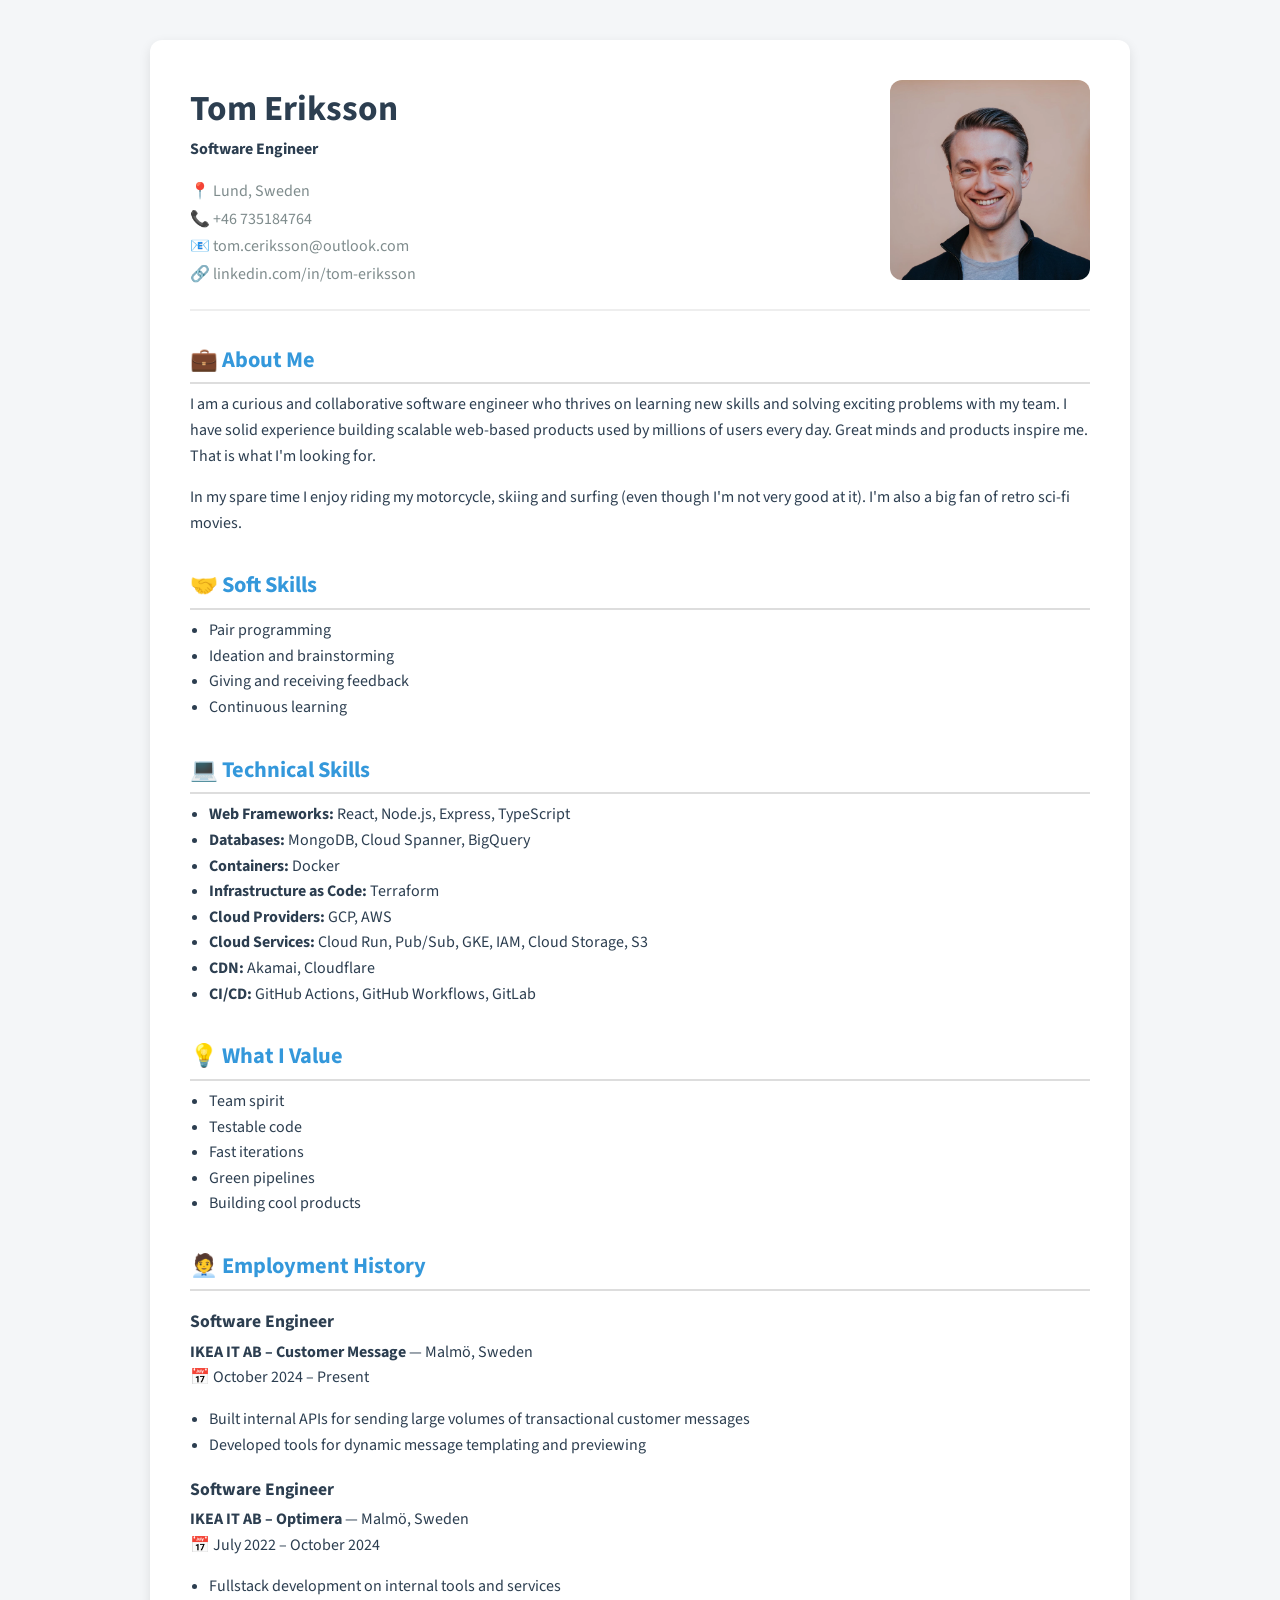
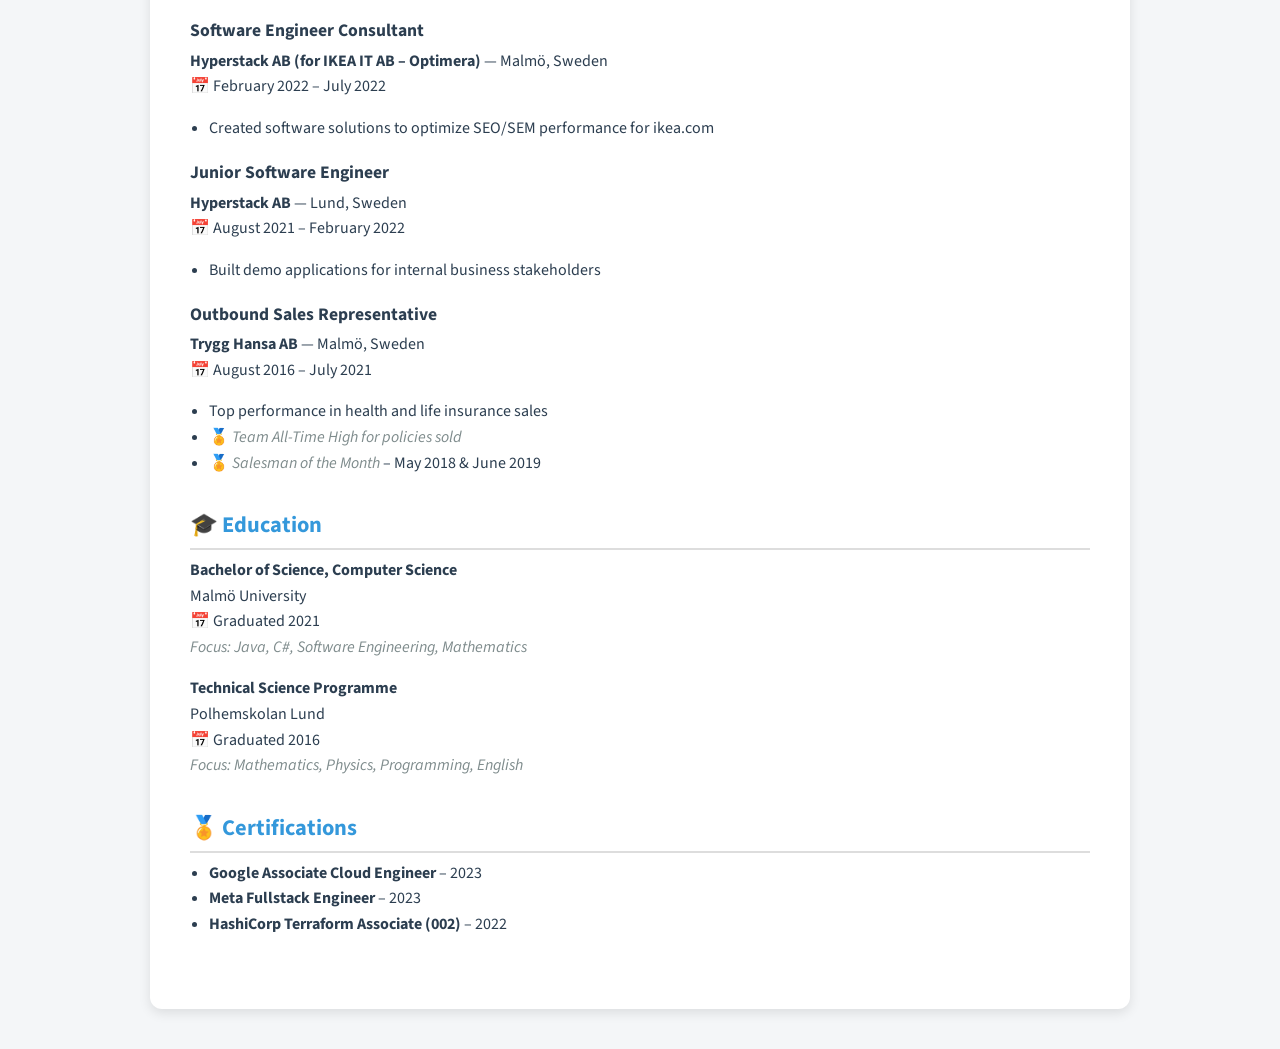
==== index.html @ 93e9827c "feat: add favicon" ====
<!DOCTYPE html>
<html lang="en">
<head>
    <link rel="stylesheet" href="./styles.css">
    <link rel="preconnect" href="https://fonts.googleapis.com">
    <link rel="preconnect" href="https://fonts.gstatic.com" crossorigin>
    <link href="https://fonts.googleapis.com/css2?family=Source+Sans+3:ital,wght@0,200..900;1,200..900&display=swap"
          rel="stylesheet">
    <link rel="icon" href="./favicon.svg" />
    <meta charset="UTF-8"/>
    <meta name="viewport" content="width=device-width, initial-scale=1.0"/>
    <title>Tom Eriksson – Software Engineer</title>
</head>
<body>
<div class="container">
    <header>
        <div>
            <h1>Tom Eriksson</h1>
            <p><strong>Software Engineer</strong></p>
            <div class="contact">
                <span>📍 Lund, Sweden</span>
                <a href="tel:+46735184764">📞 +46 735184764</a>
                <a href="mailto:tom.ceriksson@outlook.com">📧 tom.ceriksson@outlook.com</a>
                <a href="https://www.linkedin.com/in/tom-eriksson-2a5919215/" target="_blank">🔗
                    linkedin.com/in/tom-eriksson</a>
            </div>
        </div>
        <div>
            <img src="./profile-img.webp" alt="Profile picture"/>
        </div>
    </header>

    <section>
        <h2>💼 About Me</h2>
        <p>
            I am a curious and collaborative software engineer who thrives on learning new skills and solving exciting
            problems with my team. I have solid experience building scalable web-based products used by millions of
            users every day. Great minds and products inspire me. That is what I'm looking for.
        </p>
        <p>
            In my spare time I enjoy riding my motorcycle, skiing and surfing (even though I'm not very good at it). I'm
            also a big fan of
            retro sci-fi movies.
        </p>
    </section>

    <section>
        <h2>🤝 Soft Skills</h2>
        <ul>
            <li>Pair programming</li>
            <li>Ideation and brainstorming</li>
            <li>Giving and receiving feedback</li>
            <li>Continuous learning</li>
        </ul>
    </section>

    <section>
        <h2>💻 Technical Skills</h2>
        <ul>
            <li><strong>Web Frameworks:</strong> React, Node.js, Express, TypeScript</li>
            <li><strong>Databases:</strong> MongoDB, Cloud Spanner, BigQuery</li>
            <li><strong>Containers:</strong> Docker</li>
            <li><strong>Infrastructure as Code:</strong> Terraform</li>
            <li><strong>Cloud Providers:</strong> GCP, AWS</li>
            <li><strong>Cloud Services:</strong> Cloud Run, Pub/Sub, GKE, IAM, Cloud Storage, S3</li>
            <li><strong>CDN:</strong> Akamai, Cloudflare</li>
            <li><strong>CI/CD:</strong> GitHub Actions, GitHub Workflows, GitLab</li>
        </ul>
    </section>

    <section>
        <h2>💡 What I Value</h2>
        <ul>
            <li>Team spirit</li>
            <li>Testable code</li>
            <li>Fast iterations</li>
            <li>Green pipelines</li>
            <li>Building cool products</li>
        </ul>
    </section>

    <section>
        <h2>🧑‍💼 Employment History</h2>

        <h3>Software Engineer</h3>
        <p><strong>IKEA IT AB – Customer Message</strong> — Malmö, Sweden<br/>
            📅 October 2024 – Present</p>
        <ul>
            <li>Built internal APIs for sending large volumes of transactional customer messages</li>
            <li>Developed tools for dynamic message templating and previewing</li>
        </ul>

        <h3>Software Engineer</h3>
        <p><strong>IKEA IT AB – Optimera</strong> — Malmö, Sweden<br/>
            📅 July 2022 – October 2024</p>
        <ul>
            <li>Fullstack development on internal tools and services</li>
        </ul>

        <h3>Software Engineer Consultant</h3>
        <p><strong>Hyperstack AB (for IKEA IT AB – Optimera)</strong> — Malmö, Sweden<br/>
            📅 February 2022 – July 2022</p>
        <ul>
            <li>Created software solutions to optimize SEO/SEM performance for ikea.com</li>
        </ul>

        <h3>Junior Software Engineer</h3>
        <p><strong>Hyperstack AB</strong> — Lund, Sweden<br/>
            📅 August 2021 – February 2022</p>
        <ul>
            <li>Built demo applications for internal business stakeholders</li>
        </ul>

        <h3>Outbound Sales Representative</h3>
        <p><strong>Trygg Hansa AB</strong> — Malmö, Sweden<br/>
            📅 August 2016 – July 2021</p>
        <ul>
            <li>Top performance in health and life insurance sales</li>
            <li>🏅 <em>Team All-Time High for policies sold</em></li>
            <li>🏅 <em>Salesman of the Month</em> – May 2018 & June 2019</li>
        </ul>
    </section>

    <section>
        <h2>🎓 Education</h2>
        <p><strong>Bachelor of Science, Computer Science</strong><br/>
            Malmö University<br/>
            📅 Graduated 2021<br/>
            <em>Focus: Java, C#, Software Engineering, Mathematics</em></p>
        <p><strong>Technical Science Programme</strong><br/>
            Polhemskolan Lund<br/>
            📅 Graduated 2016<br/>
            <em>Focus: Mathematics, Physics, Programming, English</em></p>
    </section>

    <section>
        <h2>🏅 Certifications</h2>
        <ul>
            <li><strong>Google Associate Cloud Engineer</strong> – 2023</li>
            <li><strong>Meta Fullstack Engineer</strong> – 2023</li>
            <li><strong>HashiCorp Terraform Associate (002)</strong> – 2022</li>
        </ul>
    </section>
</div>
</body>
</html>
---- styles.css ----
:root {
    --primary-color: #2c3e50;
    --accent-color: #3498db;
    --background-color: #f4f6f8;
    --text-color: #2c3e50;
    --secondary-text-color: #7f8c8d;
    --border-radius: 12px;
}

body {
    font-family: "Source Sans 3", sans-serif;
    font-optical-sizing: auto;
    background-color: var(--background-color);
    color: var(--text-color);
    line-height: 1.6;
    margin: 0;
    padding: 40px 20px;
}

.container {
    max-width: 900px;
    margin: auto;
    background: white;
    padding: 40px;
    border-radius: var(--border-radius);
    box-shadow: 0 4px 12px rgba(0, 0, 0, 0.1);
}

header {
    display: flex;
    justify-content: space-between;
    align-items: center;
    border-bottom: 2px solid #eee;
    padding-bottom: 20px;
    margin-bottom: 30px;
}

header img {
    width: 200px;
    border-radius: var(--border-radius);
}

h1 {
    margin: 0;
    font-size: 2.2rem;
    color: var(--primary-color);
}

h2 {
    margin-top: 2rem;
    margin-bottom: 0.5rem;
    font-size: 1.4rem;
    color: var(--accent-color);
    border-bottom: 2px solid #ddd;
    padding-bottom: 4px;
}

h3 {
    margin-bottom: 0.2rem;
    font-size: 1.1rem;
    color: var(--primary-color);
}

p, ul {
    margin-top: 0;
}

.contact a, .contact span {
    display: block;
    color: var(--secondary-text-color);
    text-decoration: none;
    margin-top: 2px;
}

ul {
    padding-left: 1.2rem;
}

section {
    margin-bottom: 2rem;
}

em {
    color: var(--secondary-text-color);
}

a:hover {
    text-decoration: underline;
}

@media (max-width: 768px) {
    body {
        padding: 20px 10px;
    }

    .container {
        padding: 20px;
    }

    header {
        flex-direction: column;
        align-items: flex-start;
        text-align: left;
    }

    header img {
        width: 120px;
        margin-top: 20px;
        align-self: center;
    }

    h1 {
        font-size: 1.8rem;
    }

    h2 {
        font-size: 1.2rem;
    }

    h3 {
        font-size: 1rem;
    }

    .contact a, .contact span {
        font-size: 0.95rem;
    }
}
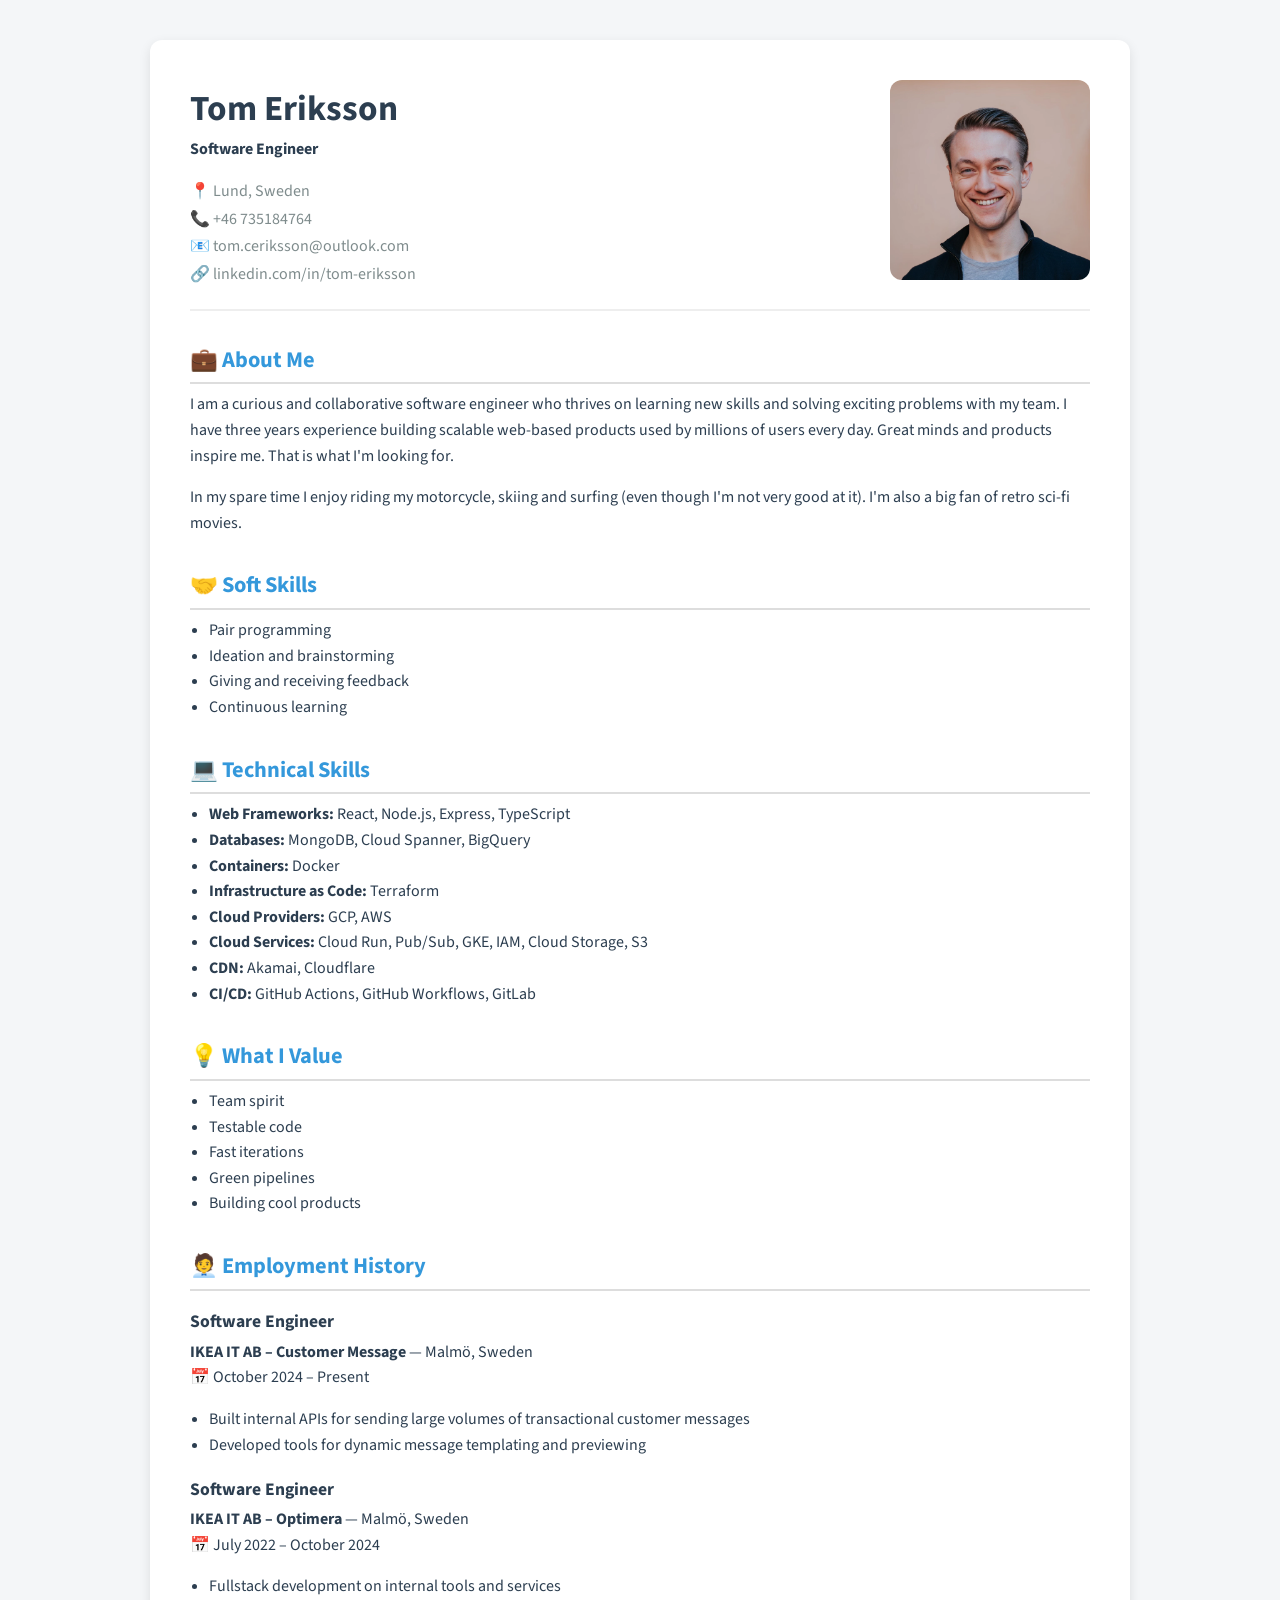
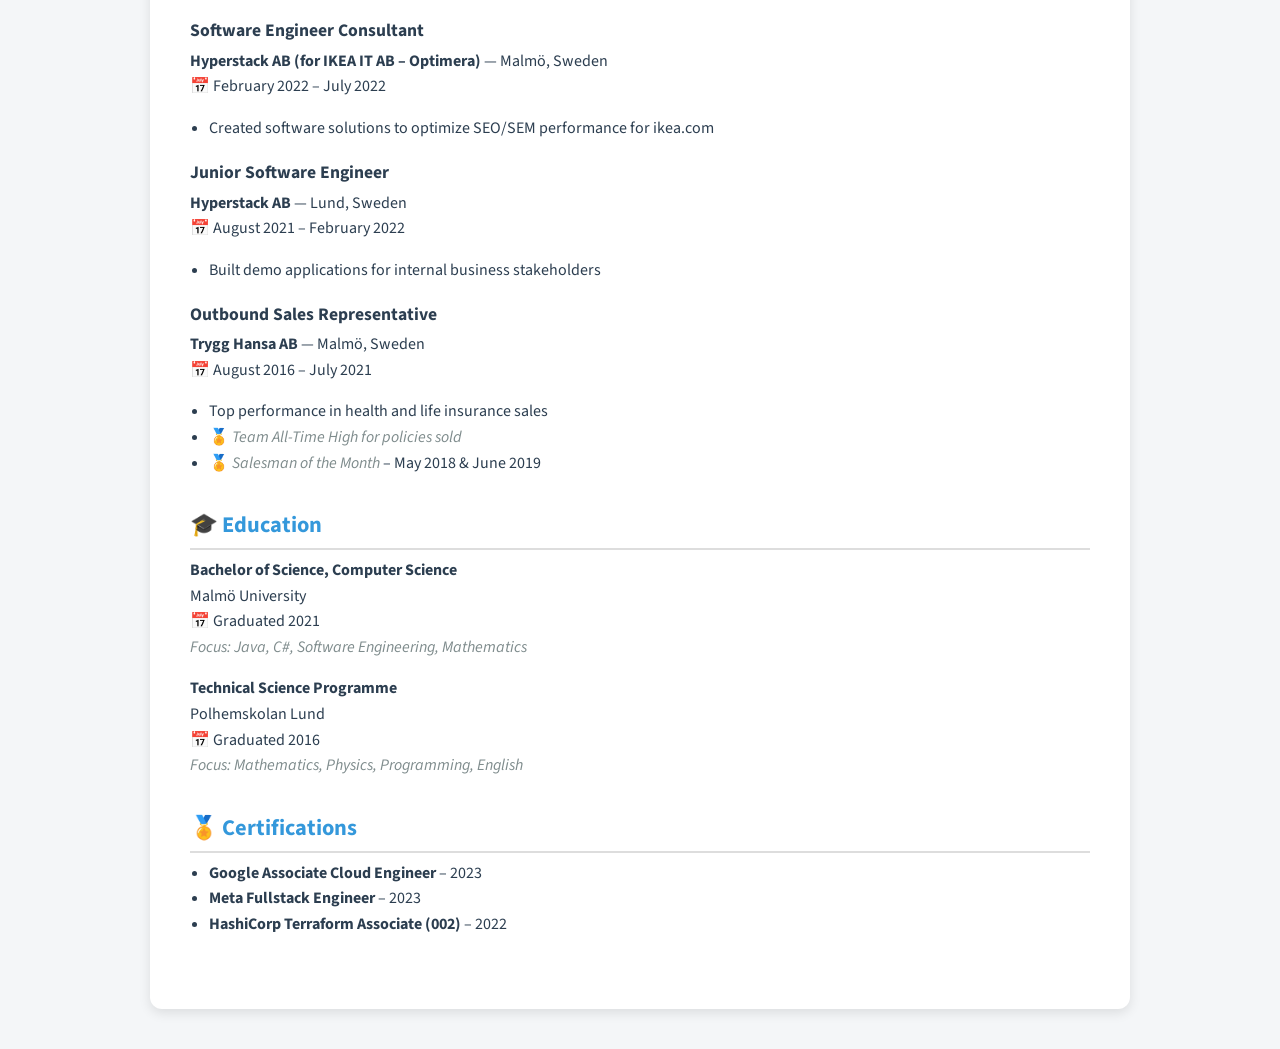
==== commit 698450cc: "chore: update wording" ====
--- a/index.html
+++ b/index.html
@@ -34,7 +34,7 @@
         <h2>💼 About Me</h2>
         <p>
             I am a curious and collaborative software engineer who thrives on learning new skills and solving exciting
-            problems with my team. I have solid experience building scalable web-based products used by millions of
+            problems with my team. I have three years experience building scalable web-based products used by millions of
             users every day. Great minds and products inspire me. That is what I'm looking for.
         </p>
         <p>
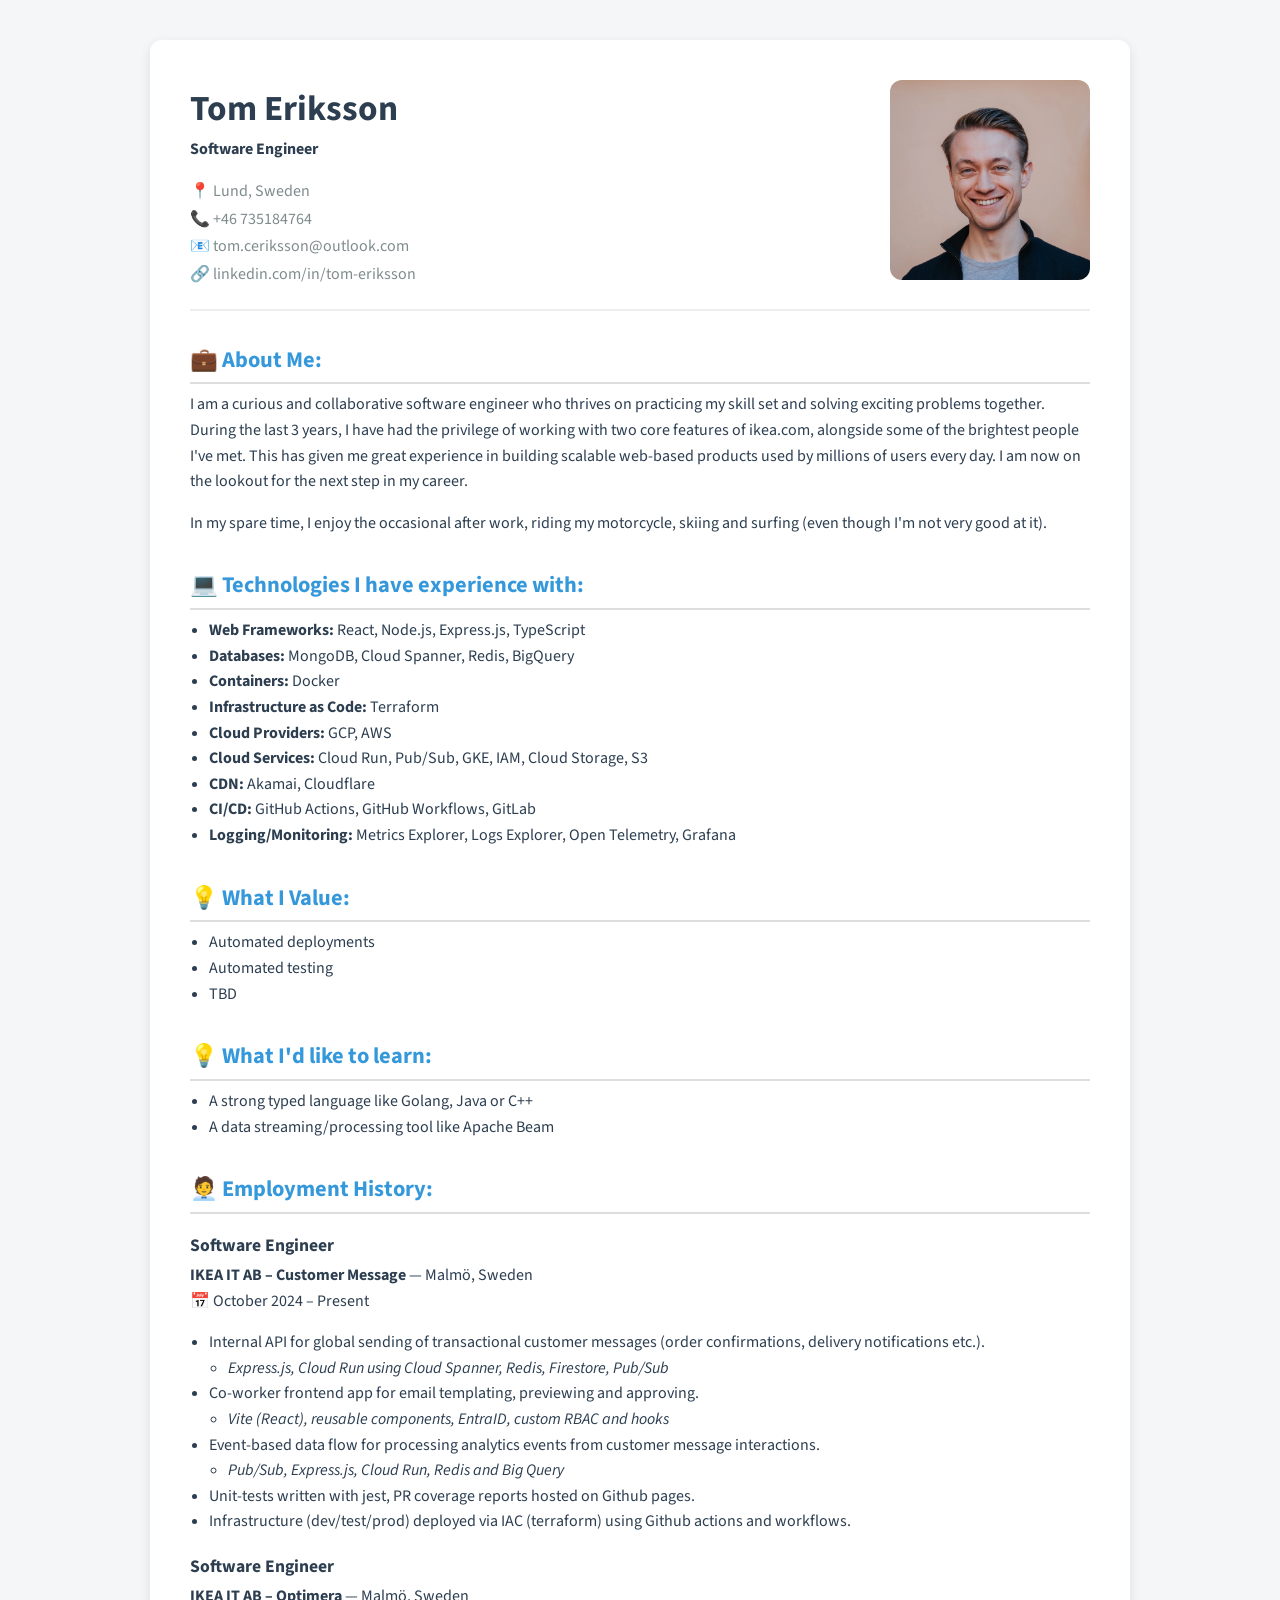
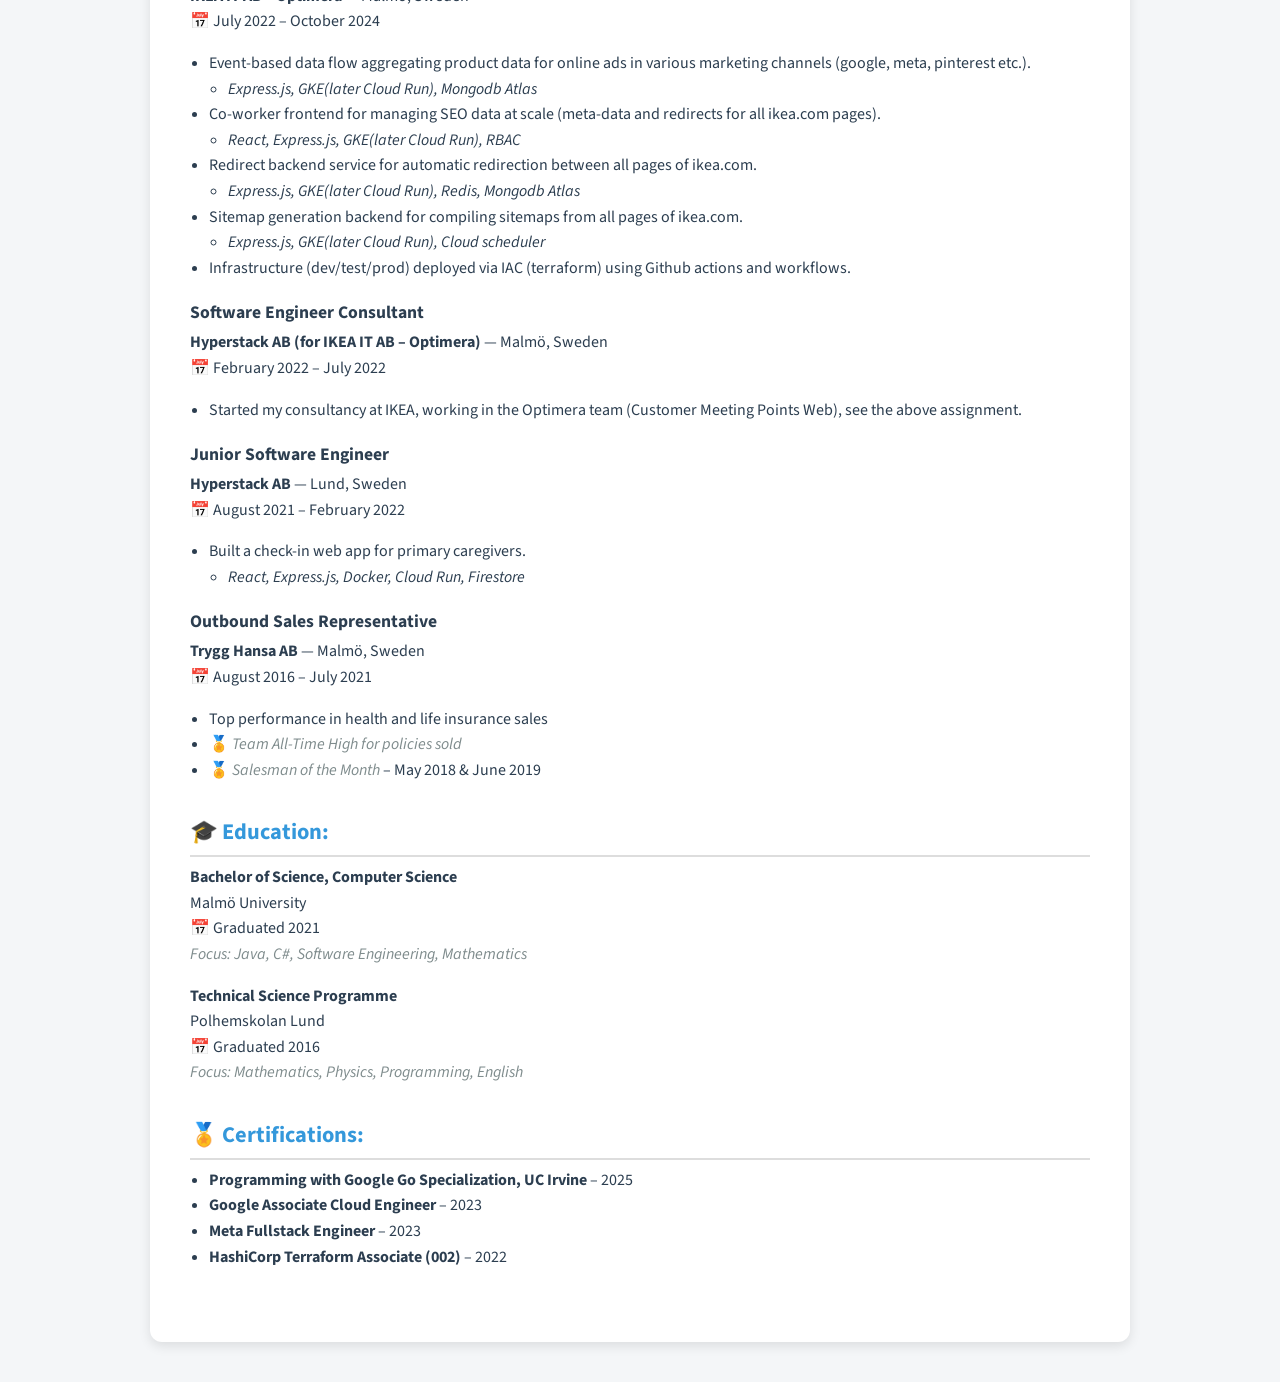
==== commit a4c455be: "updated html" ====
--- a/index.html
+++ b/index.html
@@ -6,7 +6,7 @@
     <link rel="preconnect" href="https://fonts.gstatic.com" crossorigin>
     <link href="https://fonts.googleapis.com/css2?family=Source+Sans+3:ital,wght@0,200..900;1,200..900&display=swap"
           rel="stylesheet">
-    <link rel="icon" href="./favicon.svg" />
+    <link rel="icon" href="./favicon.svg"/>
     <meta charset="UTF-8"/>
     <meta name="viewport" content="width=device-width, initial-scale=1.0"/>
     <title>Tom Eriksson – Software Engineer</title>
@@ -31,84 +31,140 @@
     </header>
 
     <section>
-        <h2>💼 About Me</h2>
+        <h2>💼 About Me:</h2>
         <p>
-            I am a curious and collaborative software engineer who thrives on learning new skills and solving exciting
-            problems with my team. I have three years experience building scalable web-based products used by millions of
-            users every day. Great minds and products inspire me. That is what I'm looking for.
+            I am a curious and collaborative software engineer who thrives on practicing my skill set and solving
+            exciting problems together. During the last 3 years, I have had the privilege of working with two core features
+            of ikea.com, alongside some of the brightest people I've met. This has given me great
+            experience in building scalable web-based products used by millions of users every day. I am now on the
+            lookout for the next step in my career.
         </p>
         <p>
-            In my spare time I enjoy riding my motorcycle, skiing and surfing (even though I'm not very good at it). I'm
-            also a big fan of
-            retro sci-fi movies.
+            In my spare time, I enjoy the occasional after work, riding my motorcycle, skiing and surfing
+            (even though I'm not very good at it).
         </p>
     </section>
 
     <section>
-        <h2>🤝 Soft Skills</h2>
-        <ul>
-            <li>Pair programming</li>
-            <li>Ideation and brainstorming</li>
-            <li>Giving and receiving feedback</li>
-            <li>Continuous learning</li>
-        </ul>
-    </section>
-
-    <section>
-        <h2>💻 Technical Skills</h2>
-        <ul>
-            <li><strong>Web Frameworks:</strong> React, Node.js, Express, TypeScript</li>
-            <li><strong>Databases:</strong> MongoDB, Cloud Spanner, BigQuery</li>
+        <h2>💻 Technologies I have experience with:</h2>
+        <ul>
+            <li><strong>Web Frameworks:</strong> React, Node.js, Express.js, TypeScript</li>
+            <li><strong>Databases:</strong> MongoDB, Cloud Spanner, Redis, BigQuery</li>
             <li><strong>Containers:</strong> Docker</li>
             <li><strong>Infrastructure as Code:</strong> Terraform</li>
             <li><strong>Cloud Providers:</strong> GCP, AWS</li>
             <li><strong>Cloud Services:</strong> Cloud Run, Pub/Sub, GKE, IAM, Cloud Storage, S3</li>
             <li><strong>CDN:</strong> Akamai, Cloudflare</li>
             <li><strong>CI/CD:</strong> GitHub Actions, GitHub Workflows, GitLab</li>
-        </ul>
-    </section>
-
-    <section>
-        <h2>💡 What I Value</h2>
-        <ul>
-            <li>Team spirit</li>
-            <li>Testable code</li>
-            <li>Fast iterations</li>
-            <li>Green pipelines</li>
-            <li>Building cool products</li>
-        </ul>
-    </section>
-
-    <section>
-        <h2>🧑‍💼 Employment History</h2>
+            <li><strong>Logging/Monitoring:</strong> Metrics Explorer, Logs Explorer, Open Telemetry, Grafana</li>
+        </ul>
+    </section>
+
+    <section>
+        <h2>💡 What I Value:</h2>
+        <ul>
+            <li>Automated deployments</li>
+            <li>Automated testing</li>
+            <li>TBD</li>
+        </ul>
+    </section>
+    <section>
+        <h2>💡 What I'd like to learn:</h2>
+        <ul>
+            <li>A strong typed language like Golang, Java or C++</li>
+            <li>A data streaming/processing tool like Apache Beam</li>
+        </ul>
+    </section>
+
+    <section>
+        <h2>🧑‍💼 Employment History:</h2>
 
         <h3>Software Engineer</h3>
         <p><strong>IKEA IT AB – Customer Message</strong> — Malmö, Sweden<br/>
             📅 October 2024 – Present</p>
         <ul>
-            <li>Built internal APIs for sending large volumes of transactional customer messages</li>
-            <li>Developed tools for dynamic message templating and previewing</li>
+            <li>Internal API for global sending of transactional customer messages (order confirmations, delivery
+                notifications etc.).
+                <ul>
+                    <li>
+                        <i>Express.js, Cloud Run using Cloud Spanner, Redis, Firestore, Pub/Sub</i>
+                    </li>
+                </ul>
+            </li>
+            <li>Co-worker frontend app for email templating, previewing and approving.
+                <ul>
+                    <li>
+                        <i>Vite (React), reusable components, EntraID, custom RBAC and hooks</i>
+                    </li>
+                </ul>
+            </li>
+            <li>Event-based data flow for processing analytics events from customer message interactions.
+                <ul>
+                    <li>
+                        <i>Pub/Sub, Express.js, Cloud Run, Redis and Big Query</i>
+                    </li>
+                </ul>
+            </li>
+            <li>Unit-tests written with jest, PR coverage reports hosted on Github pages.</li>
+            <li>Infrastructure (dev/test/prod) deployed via IAC (terraform) using Github actions and workflows.</li>
         </ul>
 
         <h3>Software Engineer</h3>
         <p><strong>IKEA IT AB – Optimera</strong> — Malmö, Sweden<br/>
             📅 July 2022 – October 2024</p>
         <ul>
-            <li>Fullstack development on internal tools and services</li>
+            <li>Event-based data flow aggregating product data for online ads in various marketing channels (google,
+                meta, pinterest etc.).
+                <ul>
+                    <li>
+                        <i>Express.js, GKE(later Cloud Run), Mongodb Atlas</i>
+                    </li>
+                </ul>
+            </li>
+            <li>Co-worker frontend for managing SEO data at scale (meta-data and redirects for all ikea.com pages).
+                <ul>
+                    <li>
+                        <i>React, Express.js, GKE(later Cloud Run), RBAC</i>
+                    </li>
+                </ul>
+            </li>
+            <li>Redirect backend service for automatic redirection between all pages of ikea.com.
+                <ul>
+                    <li>
+                        <i>Express.js, GKE(later Cloud Run), Redis, Mongodb Atlas</i>
+                    </li>
+                </ul>
+            </li>
+            <li>Sitemap generation backend for compiling sitemaps from all pages of ikea.com.
+                <ul>
+                    <li>
+                        <i>Express.js, GKE(later Cloud Run), Cloud scheduler</i>
+                    </li>
+                </ul>
+            </li>
+            <li>Infrastructure (dev/test/prod) deployed via IAC (terraform) using Github actions and workflows.</li>
         </ul>
 
         <h3>Software Engineer Consultant</h3>
         <p><strong>Hyperstack AB (for IKEA IT AB – Optimera)</strong> — Malmö, Sweden<br/>
             📅 February 2022 – July 2022</p>
         <ul>
-            <li>Created software solutions to optimize SEO/SEM performance for ikea.com</li>
+            <li>Started my consultancy at IKEA, working in the Optimera team (Customer Meeting Points Web), see the
+                above assignment.
+            </li>
         </ul>
 
         <h3>Junior Software Engineer</h3>
         <p><strong>Hyperstack AB</strong> — Lund, Sweden<br/>
             📅 August 2021 – February 2022</p>
         <ul>
-            <li>Built demo applications for internal business stakeholders</li>
+            <li>Built a check-in web app for primary caregivers.
+                <ul>
+                    <li>
+                        <i>React, Express.js, Docker, Cloud Run, Firestore</i>
+                    </li>
+                </ul>
+            </li>
         </ul>
 
         <h3>Outbound Sales Representative</h3>
@@ -122,7 +178,7 @@
     </section>
 
     <section>
-        <h2>🎓 Education</h2>
+        <h2>🎓 Education:</h2>
         <p><strong>Bachelor of Science, Computer Science</strong><br/>
             Malmö University<br/>
             📅 Graduated 2021<br/>
@@ -134,8 +190,9 @@
     </section>
 
     <section>
-        <h2>🏅 Certifications</h2>
-        <ul>
+        <h2>🏅 Certifications:</h2>
+        <ul>
+            <li><strong>Programming with Google Go Specialization, UC Irvine</strong> – 2025</li>
             <li><strong>Google Associate Cloud Engineer</strong> – 2023</li>
             <li><strong>Meta Fullstack Engineer</strong> – 2023</li>
             <li><strong>HashiCorp Terraform Associate (002)</strong> – 2022</li>
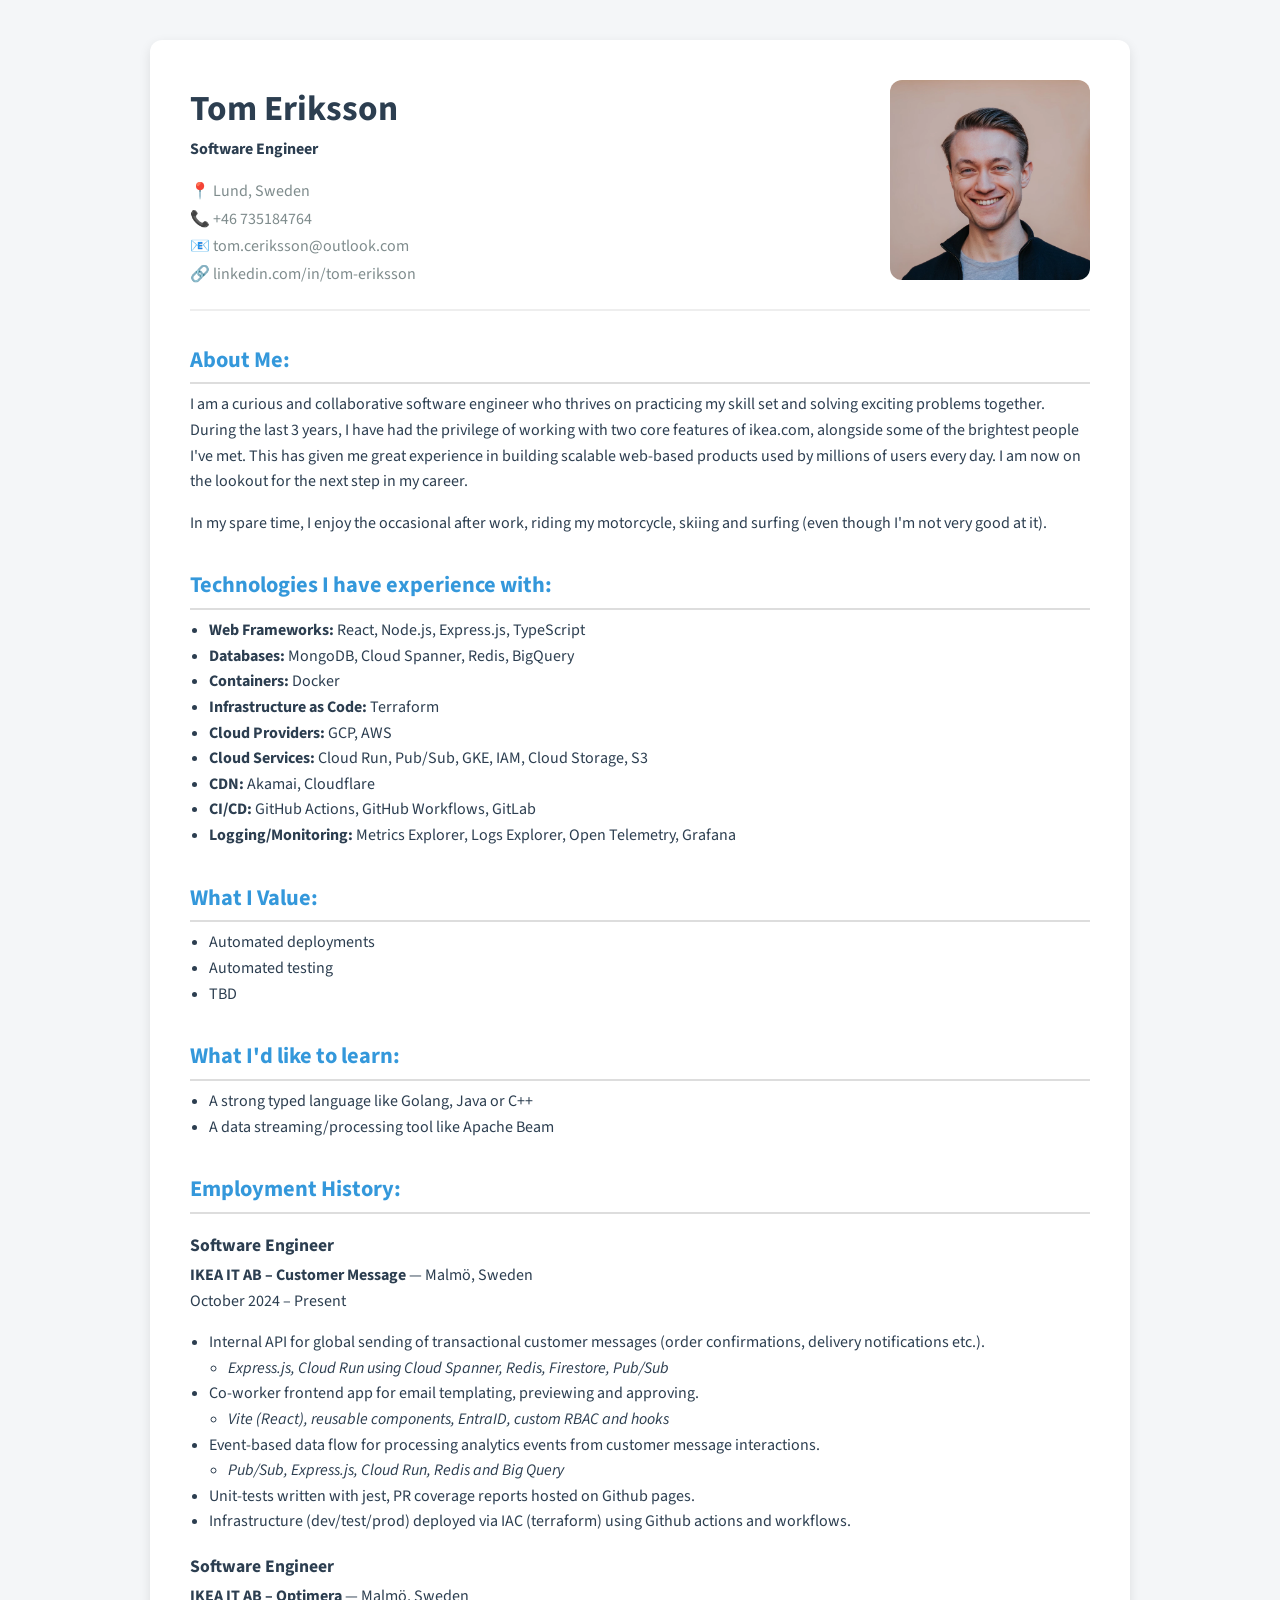
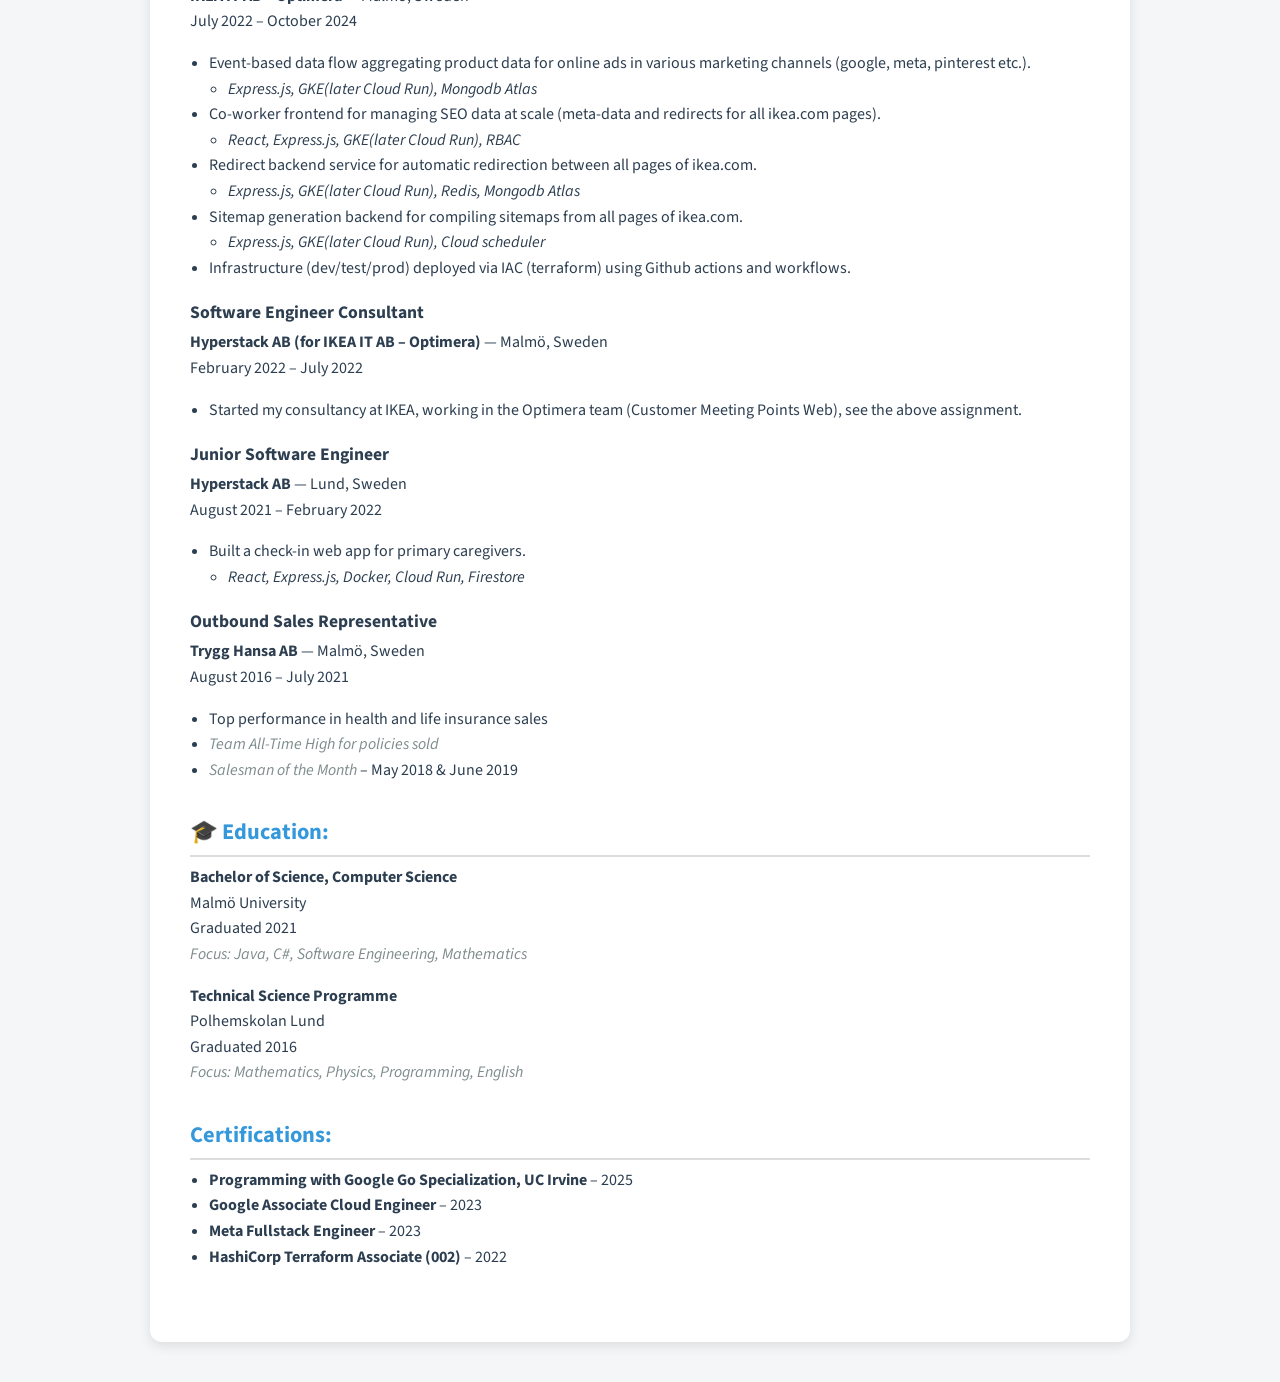
==== commit 39dcb34a: "remove emojis" ====
--- a/index.html
+++ b/index.html
@@ -31,10 +31,11 @@
     </header>
 
     <section>
-        <h2>💼 About Me:</h2>
+        <h2>About Me:</h2>
         <p>
             I am a curious and collaborative software engineer who thrives on practicing my skill set and solving
-            exciting problems together. During the last 3 years, I have had the privilege of working with two core features
+            exciting problems together. During the last 3 years, I have had the privilege of working with two core
+            features
             of ikea.com, alongside some of the brightest people I've met. This has given me great
             experience in building scalable web-based products used by millions of users every day. I am now on the
             lookout for the next step in my career.
@@ -46,7 +47,7 @@
     </section>
 
     <section>
-        <h2>💻 Technologies I have experience with:</h2>
+        <h2>Technologies I have experience with:</h2>
         <ul>
             <li><strong>Web Frameworks:</strong> React, Node.js, Express.js, TypeScript</li>
             <li><strong>Databases:</strong> MongoDB, Cloud Spanner, Redis, BigQuery</li>
@@ -61,7 +62,7 @@
     </section>
 
     <section>
-        <h2>💡 What I Value:</h2>
+        <h2>What I Value:</h2>
         <ul>
             <li>Automated deployments</li>
             <li>Automated testing</li>
@@ -69,7 +70,7 @@
         </ul>
     </section>
     <section>
-        <h2>💡 What I'd like to learn:</h2>
+        <h2>What I'd like to learn:</h2>
         <ul>
             <li>A strong typed language like Golang, Java or C++</li>
             <li>A data streaming/processing tool like Apache Beam</li>
@@ -77,11 +78,11 @@
     </section>
 
     <section>
-        <h2>🧑‍💼 Employment History:</h2>
+        <h2>Employment History:</h2>
 
         <h3>Software Engineer</h3>
         <p><strong>IKEA IT AB – Customer Message</strong> — Malmö, Sweden<br/>
-            📅 October 2024 – Present</p>
+            October 2024 – Present</p>
         <ul>
             <li>Internal API for global sending of transactional customer messages (order confirmations, delivery
                 notifications etc.).
@@ -111,7 +112,7 @@
 
         <h3>Software Engineer</h3>
         <p><strong>IKEA IT AB – Optimera</strong> — Malmö, Sweden<br/>
-            📅 July 2022 – October 2024</p>
+            July 2022 – October 2024</p>
         <ul>
             <li>Event-based data flow aggregating product data for online ads in various marketing channels (google,
                 meta, pinterest etc.).
@@ -147,7 +148,7 @@
 
         <h3>Software Engineer Consultant</h3>
         <p><strong>Hyperstack AB (for IKEA IT AB – Optimera)</strong> — Malmö, Sweden<br/>
-            📅 February 2022 – July 2022</p>
+            February 2022 – July 2022</p>
         <ul>
             <li>Started my consultancy at IKEA, working in the Optimera team (Customer Meeting Points Web), see the
                 above assignment.
@@ -156,7 +157,7 @@
 
         <h3>Junior Software Engineer</h3>
         <p><strong>Hyperstack AB</strong> — Lund, Sweden<br/>
-            📅 August 2021 – February 2022</p>
+            August 2021 – February 2022</p>
         <ul>
             <li>Built a check-in web app for primary caregivers.
                 <ul>
@@ -169,11 +170,11 @@
 
         <h3>Outbound Sales Representative</h3>
         <p><strong>Trygg Hansa AB</strong> — Malmö, Sweden<br/>
-            📅 August 2016 – July 2021</p>
+            August 2016 – July 2021</p>
         <ul>
             <li>Top performance in health and life insurance sales</li>
-            <li>🏅 <em>Team All-Time High for policies sold</em></li>
-            <li>🏅 <em>Salesman of the Month</em> – May 2018 & June 2019</li>
+            <li><em>Team All-Time High for policies sold</em></li>
+            <li><em>Salesman of the Month</em> – May 2018 & June 2019</li>
         </ul>
     </section>
 
@@ -181,16 +182,16 @@
         <h2>🎓 Education:</h2>
         <p><strong>Bachelor of Science, Computer Science</strong><br/>
             Malmö University<br/>
-            📅 Graduated 2021<br/>
+            Graduated 2021<br/>
             <em>Focus: Java, C#, Software Engineering, Mathematics</em></p>
         <p><strong>Technical Science Programme</strong><br/>
             Polhemskolan Lund<br/>
-            📅 Graduated 2016<br/>
+            Graduated 2016<br/>
             <em>Focus: Mathematics, Physics, Programming, English</em></p>
     </section>
 
     <section>
-        <h2>🏅 Certifications:</h2>
+        <h2>Certifications:</h2>
         <ul>
             <li><strong>Programming with Google Go Specialization, UC Irvine</strong> – 2025</li>
             <li><strong>Google Associate Cloud Engineer</strong> – 2023</li>
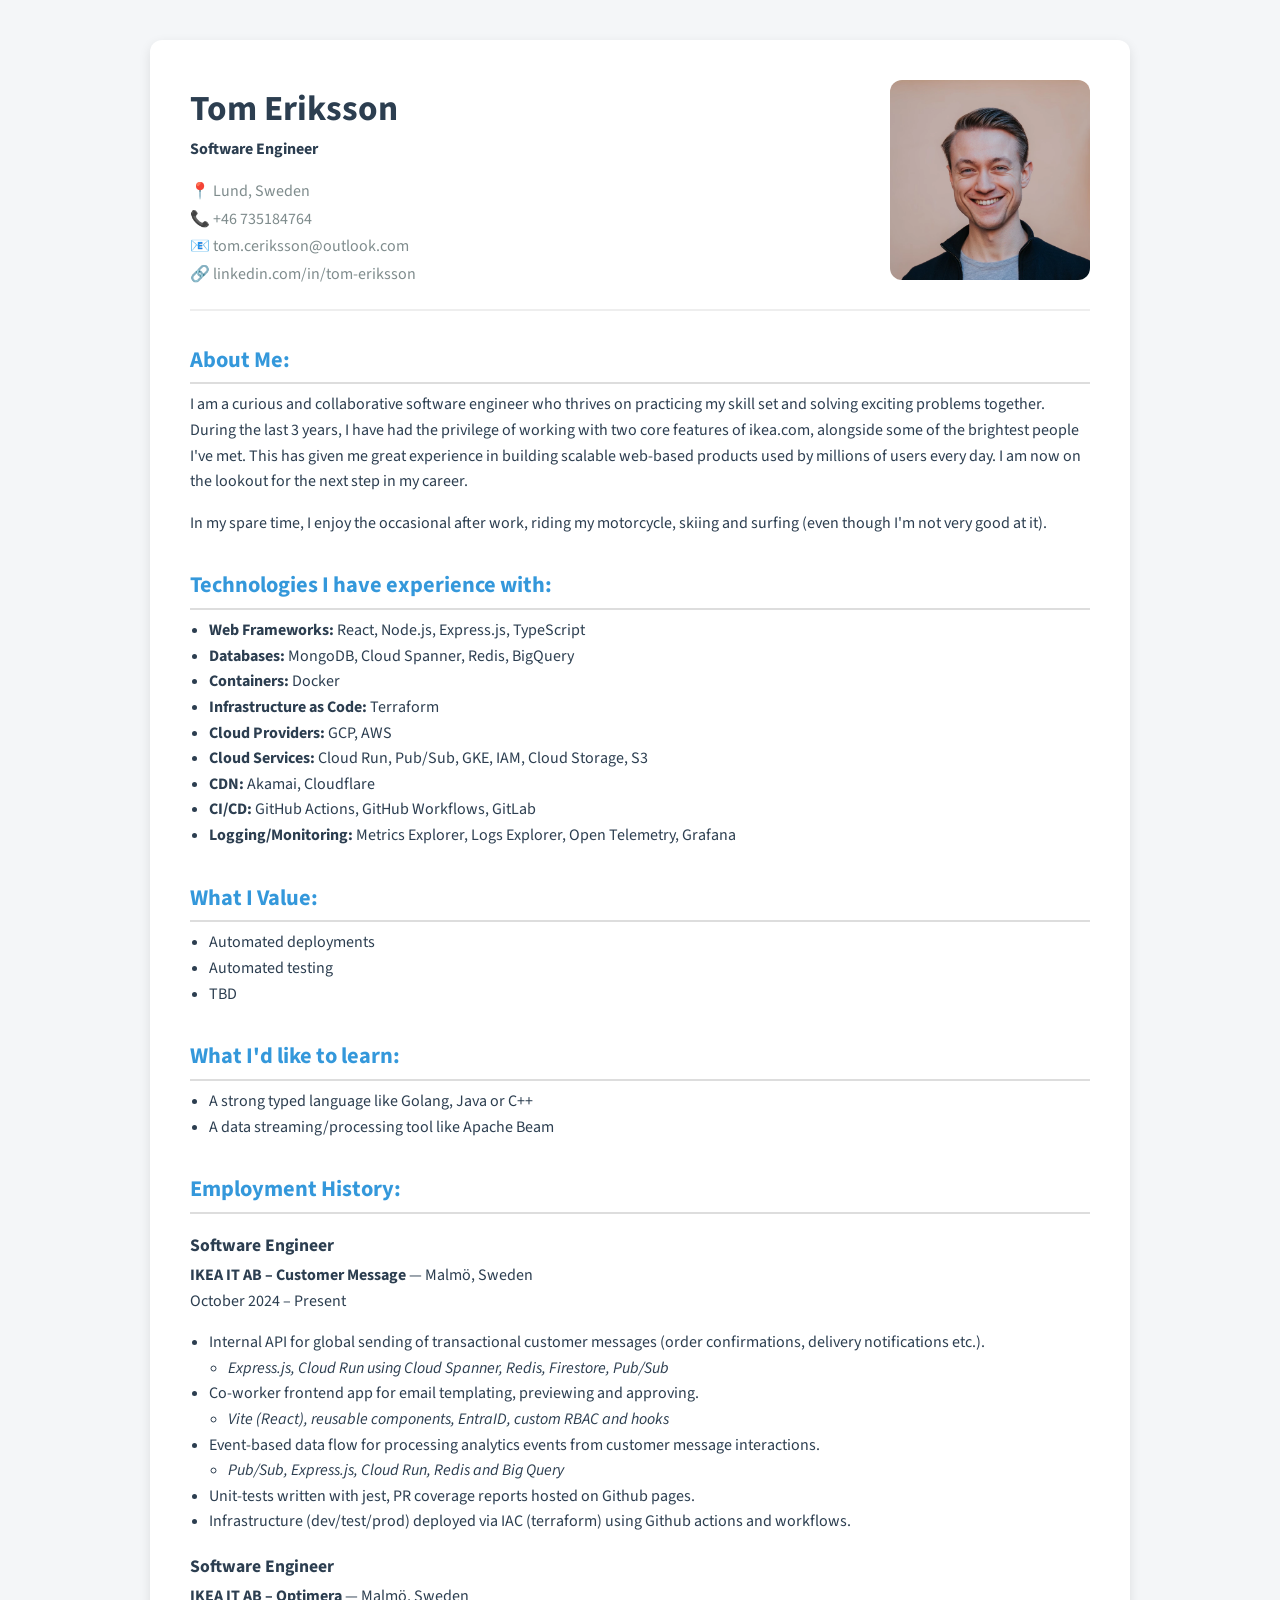
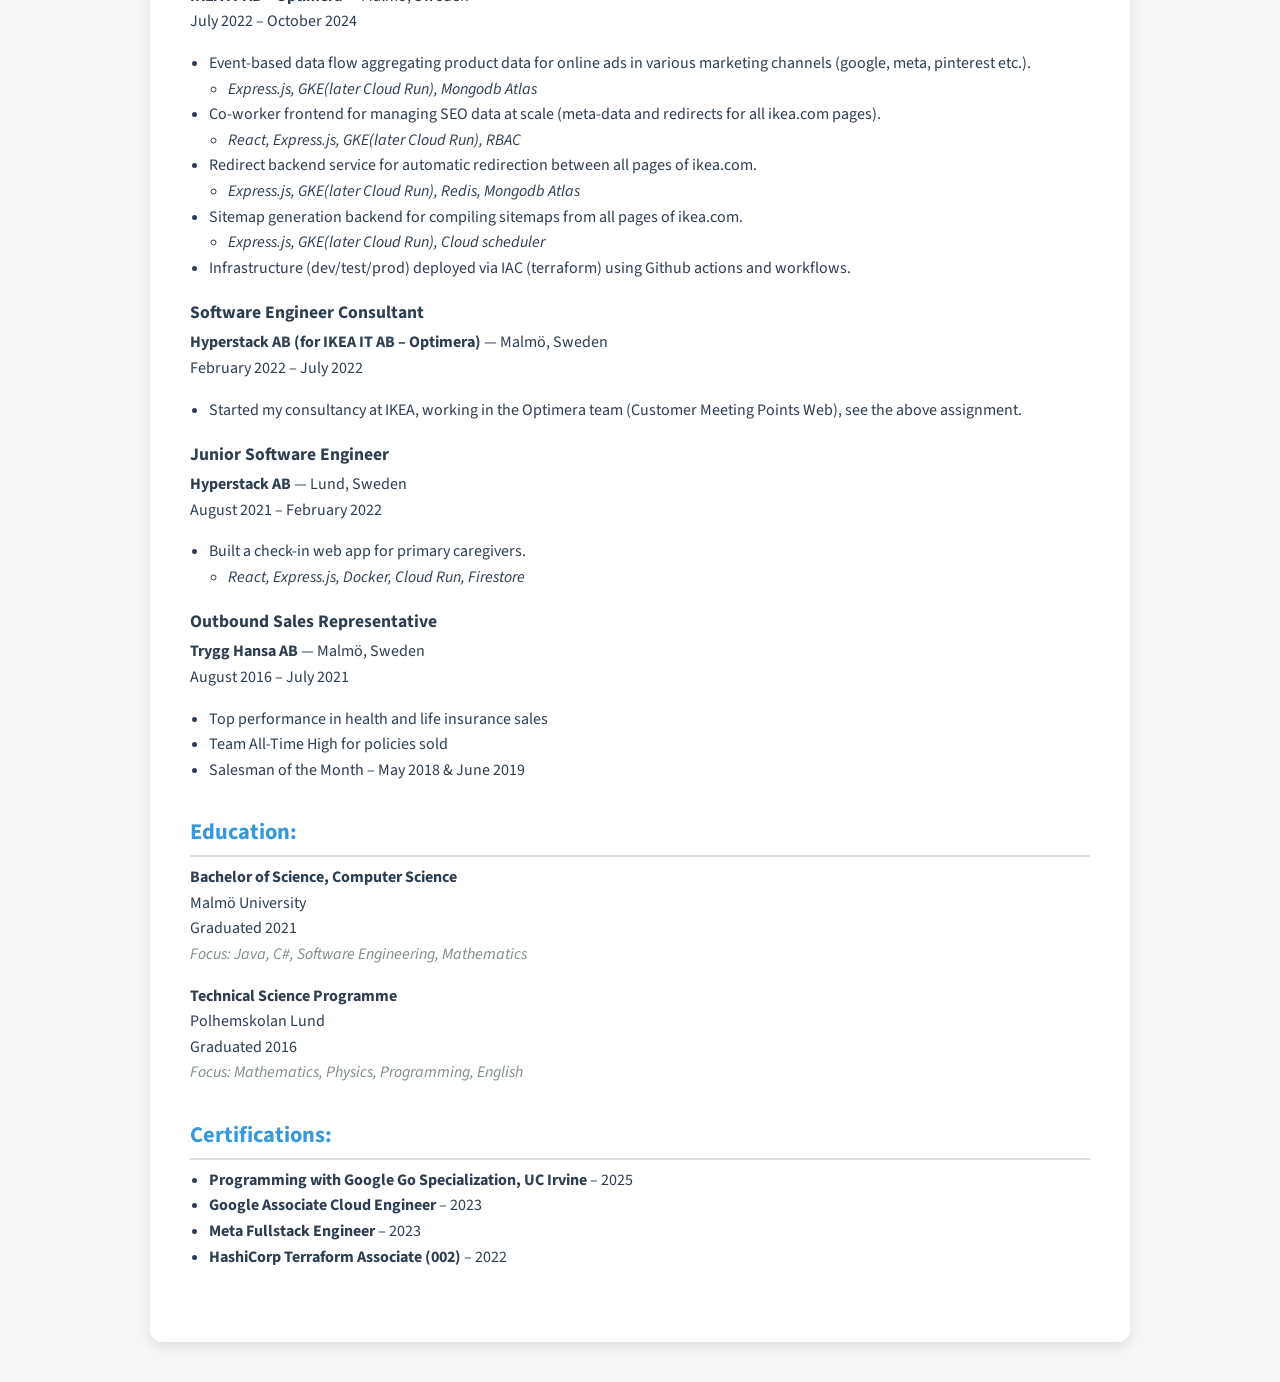
==== commit 2ff5af86: "remove emoji and tidy" ====
--- a/index.html
+++ b/index.html
@@ -173,13 +173,13 @@
             August 2016 – July 2021</p>
         <ul>
             <li>Top performance in health and life insurance sales</li>
-            <li><em>Team All-Time High for policies sold</em></li>
-            <li><em>Salesman of the Month</em> – May 2018 & June 2019</li>
-        </ul>
-    </section>
-
-    <section>
-        <h2>🎓 Education:</h2>
+            <li>Team All-Time High for policies sold</li>
+            <li>Salesman of the Month – May 2018 & June 2019</li>
+        </ul>
+    </section>
+
+    <section>
+        <h2>Education:</h2>
         <p><strong>Bachelor of Science, Computer Science</strong><br/>
             Malmö University<br/>
             Graduated 2021<br/>
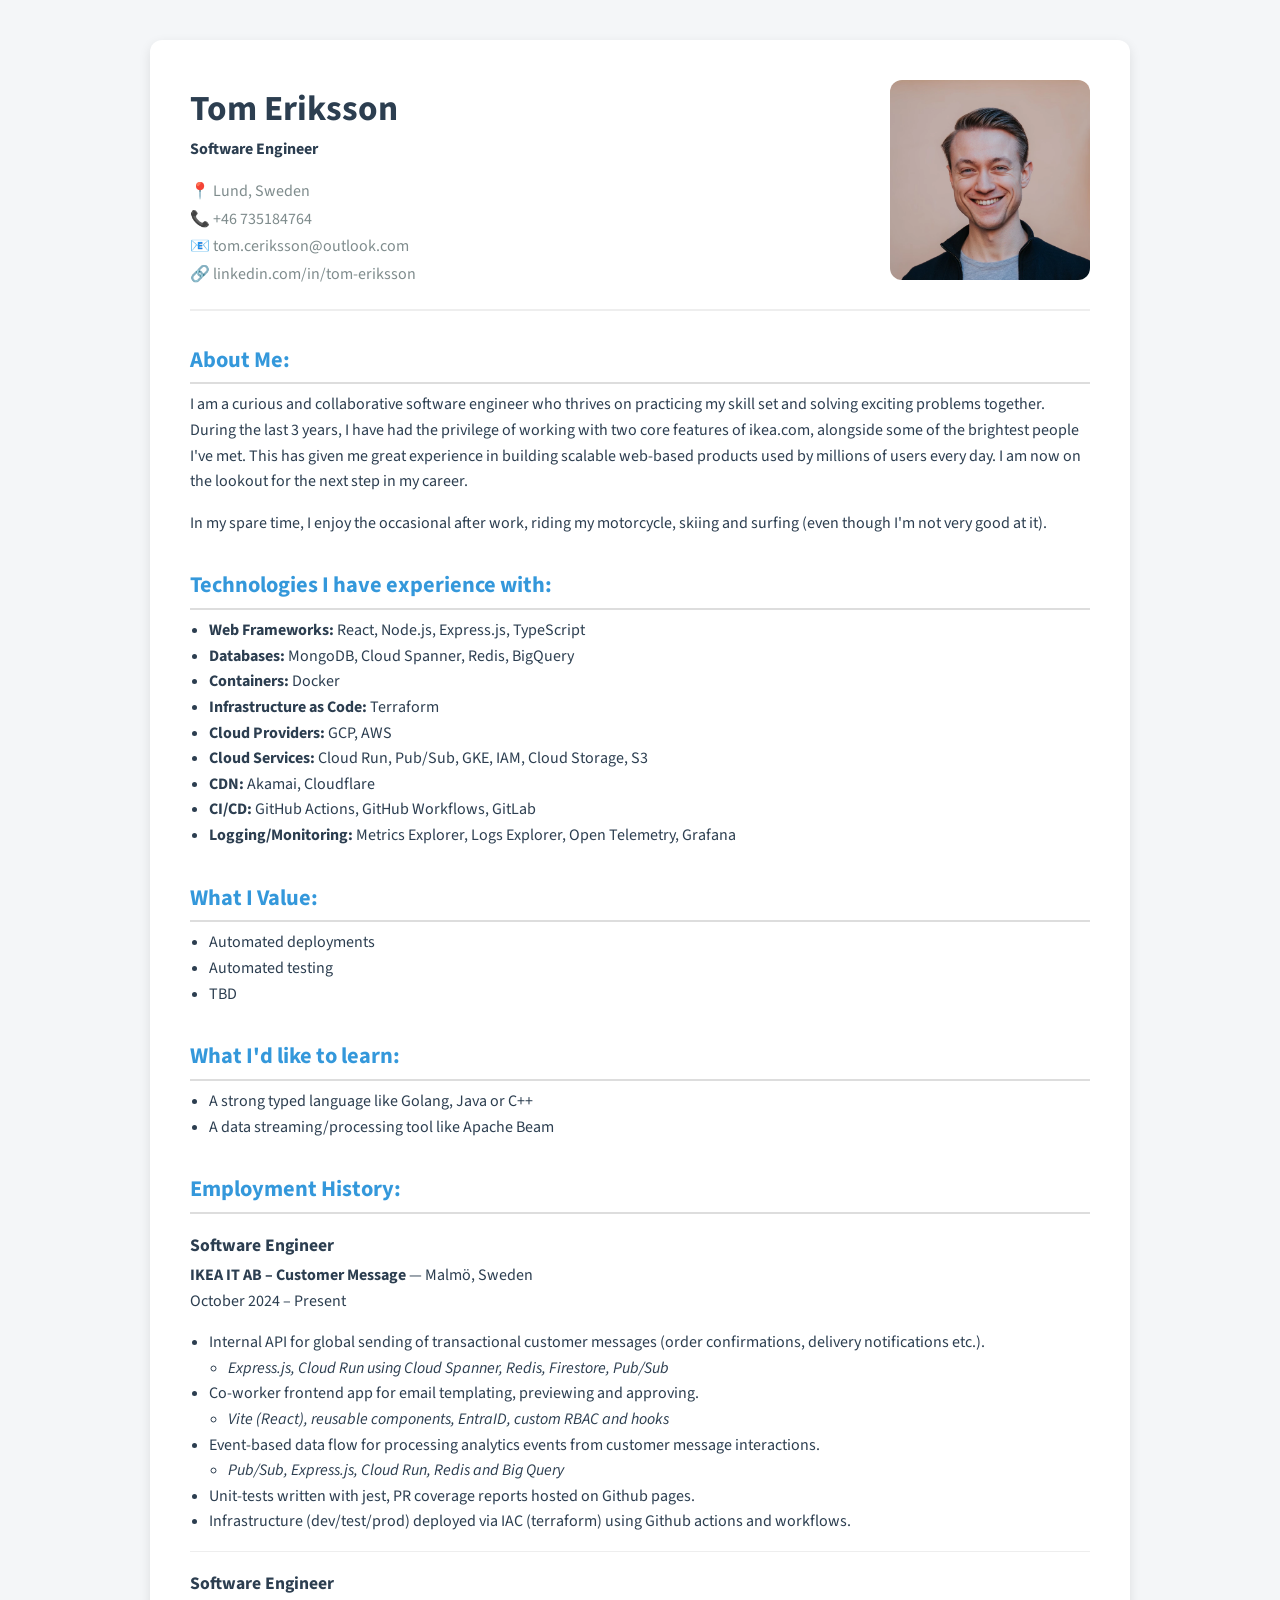
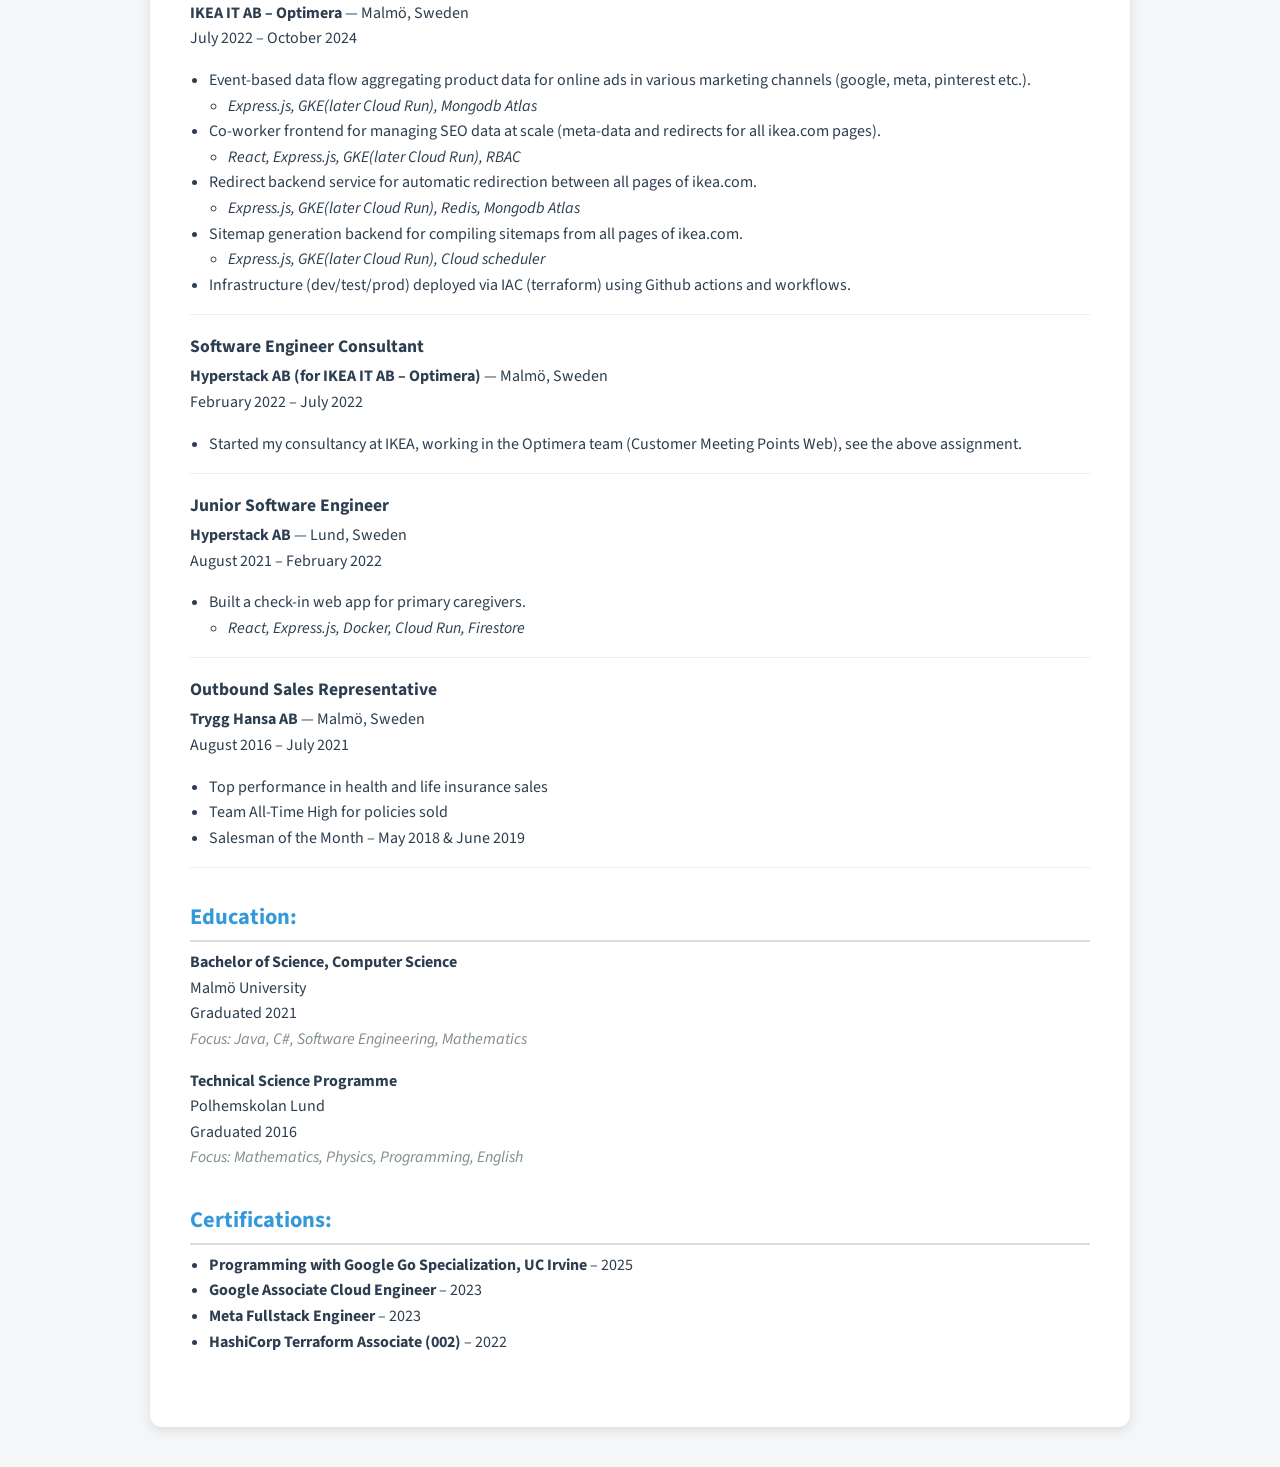
==== commit 585ebabb: "add sub-sections" ====
--- a/index.html
+++ b/index.html
@@ -79,103 +79,110 @@
 
     <section>
         <h2>Employment History:</h2>
-
-        <h3>Software Engineer</h3>
-        <p><strong>IKEA IT AB – Customer Message</strong> — Malmö, Sweden<br/>
-            October 2024 – Present</p>
-        <ul>
-            <li>Internal API for global sending of transactional customer messages (order confirmations, delivery
-                notifications etc.).
-                <ul>
-                    <li>
-                        <i>Express.js, Cloud Run using Cloud Spanner, Redis, Firestore, Pub/Sub</i>
-                    </li>
-                </ul>
-            </li>
-            <li>Co-worker frontend app for email templating, previewing and approving.
-                <ul>
-                    <li>
-                        <i>Vite (React), reusable components, EntraID, custom RBAC and hooks</i>
-                    </li>
-                </ul>
-            </li>
-            <li>Event-based data flow for processing analytics events from customer message interactions.
-                <ul>
-                    <li>
-                        <i>Pub/Sub, Express.js, Cloud Run, Redis and Big Query</i>
-                    </li>
-                </ul>
-            </li>
-            <li>Unit-tests written with jest, PR coverage reports hosted on Github pages.</li>
-            <li>Infrastructure (dev/test/prod) deployed via IAC (terraform) using Github actions and workflows.</li>
-        </ul>
-
-        <h3>Software Engineer</h3>
-        <p><strong>IKEA IT AB – Optimera</strong> — Malmö, Sweden<br/>
-            July 2022 – October 2024</p>
-        <ul>
-            <li>Event-based data flow aggregating product data for online ads in various marketing channels (google,
-                meta, pinterest etc.).
-                <ul>
-                    <li>
-                        <i>Express.js, GKE(later Cloud Run), Mongodb Atlas</i>
-                    </li>
-                </ul>
-            </li>
-            <li>Co-worker frontend for managing SEO data at scale (meta-data and redirects for all ikea.com pages).
-                <ul>
-                    <li>
-                        <i>React, Express.js, GKE(later Cloud Run), RBAC</i>
-                    </li>
-                </ul>
-            </li>
-            <li>Redirect backend service for automatic redirection between all pages of ikea.com.
-                <ul>
-                    <li>
-                        <i>Express.js, GKE(later Cloud Run), Redis, Mongodb Atlas</i>
-                    </li>
-                </ul>
-            </li>
-            <li>Sitemap generation backend for compiling sitemaps from all pages of ikea.com.
-                <ul>
-                    <li>
-                        <i>Express.js, GKE(later Cloud Run), Cloud scheduler</i>
-                    </li>
-                </ul>
-            </li>
-            <li>Infrastructure (dev/test/prod) deployed via IAC (terraform) using Github actions and workflows.</li>
-        </ul>
-
-        <h3>Software Engineer Consultant</h3>
-        <p><strong>Hyperstack AB (for IKEA IT AB – Optimera)</strong> — Malmö, Sweden<br/>
-            February 2022 – July 2022</p>
-        <ul>
-            <li>Started my consultancy at IKEA, working in the Optimera team (Customer Meeting Points Web), see the
-                above assignment.
-            </li>
-        </ul>
-
-        <h3>Junior Software Engineer</h3>
-        <p><strong>Hyperstack AB</strong> — Lund, Sweden<br/>
-            August 2021 – February 2022</p>
-        <ul>
-            <li>Built a check-in web app for primary caregivers.
-                <ul>
-                    <li>
-                        <i>React, Express.js, Docker, Cloud Run, Firestore</i>
-                    </li>
-                </ul>
-            </li>
-        </ul>
-
-        <h3>Outbound Sales Representative</h3>
-        <p><strong>Trygg Hansa AB</strong> — Malmö, Sweden<br/>
-            August 2016 – July 2021</p>
-        <ul>
-            <li>Top performance in health and life insurance sales</li>
-            <li>Team All-Time High for policies sold</li>
-            <li>Salesman of the Month – May 2018 & June 2019</li>
-        </ul>
+        <div class="sub-section">
+            <h3>Software Engineer</h3>
+            <p><strong>IKEA IT AB – Customer Message</strong> — Malmö, Sweden<br/>
+                October 2024 – Present</p>
+            <ul>
+                <li>Internal API for global sending of transactional customer messages (order confirmations, delivery
+                    notifications etc.).
+                    <ul>
+                        <li>
+                            <i>Express.js, Cloud Run using Cloud Spanner, Redis, Firestore, Pub/Sub</i>
+                        </li>
+                    </ul>
+                </li>
+                <li>Co-worker frontend app for email templating, previewing and approving.
+                    <ul>
+                        <li>
+                            <i>Vite (React), reusable components, EntraID, custom RBAC and hooks</i>
+                        </li>
+                    </ul>
+                </li>
+                <li>Event-based data flow for processing analytics events from customer message interactions.
+                    <ul>
+                        <li>
+                            <i>Pub/Sub, Express.js, Cloud Run, Redis and Big Query</i>
+                        </li>
+                    </ul>
+                </li>
+                <li>Unit-tests written with jest, PR coverage reports hosted on Github pages.</li>
+                <li>Infrastructure (dev/test/prod) deployed via IAC (terraform) using Github actions and workflows.</li>
+            </ul>
+        </div>
+
+        <div class="sub-section">
+            <h3>Software Engineer</h3>
+            <p><strong>IKEA IT AB – Optimera</strong> — Malmö, Sweden<br/>
+                July 2022 – October 2024</p>
+            <ul>
+                <li>Event-based data flow aggregating product data for online ads in various marketing channels (google,
+                    meta, pinterest etc.).
+                    <ul>
+                        <li>
+                            <i>Express.js, GKE(later Cloud Run), Mongodb Atlas</i>
+                        </li>
+                    </ul>
+                </li>
+                <li>Co-worker frontend for managing SEO data at scale (meta-data and redirects for all ikea.com pages).
+                    <ul>
+                        <li>
+                            <i>React, Express.js, GKE(later Cloud Run), RBAC</i>
+                        </li>
+                    </ul>
+                </li>
+                <li>Redirect backend service for automatic redirection between all pages of ikea.com.
+                    <ul>
+                        <li>
+                            <i>Express.js, GKE(later Cloud Run), Redis, Mongodb Atlas</i>
+                        </li>
+                    </ul>
+                </li>
+                <li>Sitemap generation backend for compiling sitemaps from all pages of ikea.com.
+                    <ul>
+                        <li>
+                            <i>Express.js, GKE(later Cloud Run), Cloud scheduler</i>
+                        </li>
+                    </ul>
+                </li>
+                <li>Infrastructure (dev/test/prod) deployed via IAC (terraform) using Github actions and workflows.</li>
+            </ul>
+        </div>
+
+        <div class="sub-section">
+            <h3>Software Engineer Consultant</h3>
+            <p><strong>Hyperstack AB (for IKEA IT AB – Optimera)</strong> — Malmö, Sweden<br/>
+                February 2022 – July 2022</p>
+            <ul>
+                <li>Started my consultancy at IKEA, working in the Optimera team (Customer Meeting Points Web), see the
+                    above assignment.
+                </li>
+            </ul>
+        </div>
+        <div class="sub-section">
+            <h3>Junior Software Engineer</h3>
+            <p><strong>Hyperstack AB</strong> — Lund, Sweden<br/>
+                August 2021 – February 2022</p>
+            <ul>
+                <li>Built a check-in web app for primary caregivers.
+                    <ul>
+                        <li>
+                            <i>React, Express.js, Docker, Cloud Run, Firestore</i>
+                        </li>
+                    </ul>
+                </li>
+            </ul>
+        </div>
+        <div class="sub-section">
+            <h3>Outbound Sales Representative</h3>
+            <p><strong>Trygg Hansa AB</strong> — Malmö, Sweden<br/>
+                August 2016 – July 2021</p>
+            <ul>
+                <li>Top performance in health and life insurance sales</li>
+                <li>Team All-Time High for policies sold</li>
+                <li>Salesman of the Month – May 2018 & June 2019</li>
+            </ul>
+        </div>
     </section>
 
     <section>
--- a/styles.css
+++ b/styles.css
@@ -72,6 +72,10 @@
     margin-top: 2px;
 }
 
+.sub-section {
+    border-bottom: 1px solid #eee;
+}
+
 ul {
     padding-left: 1.2rem;
 }
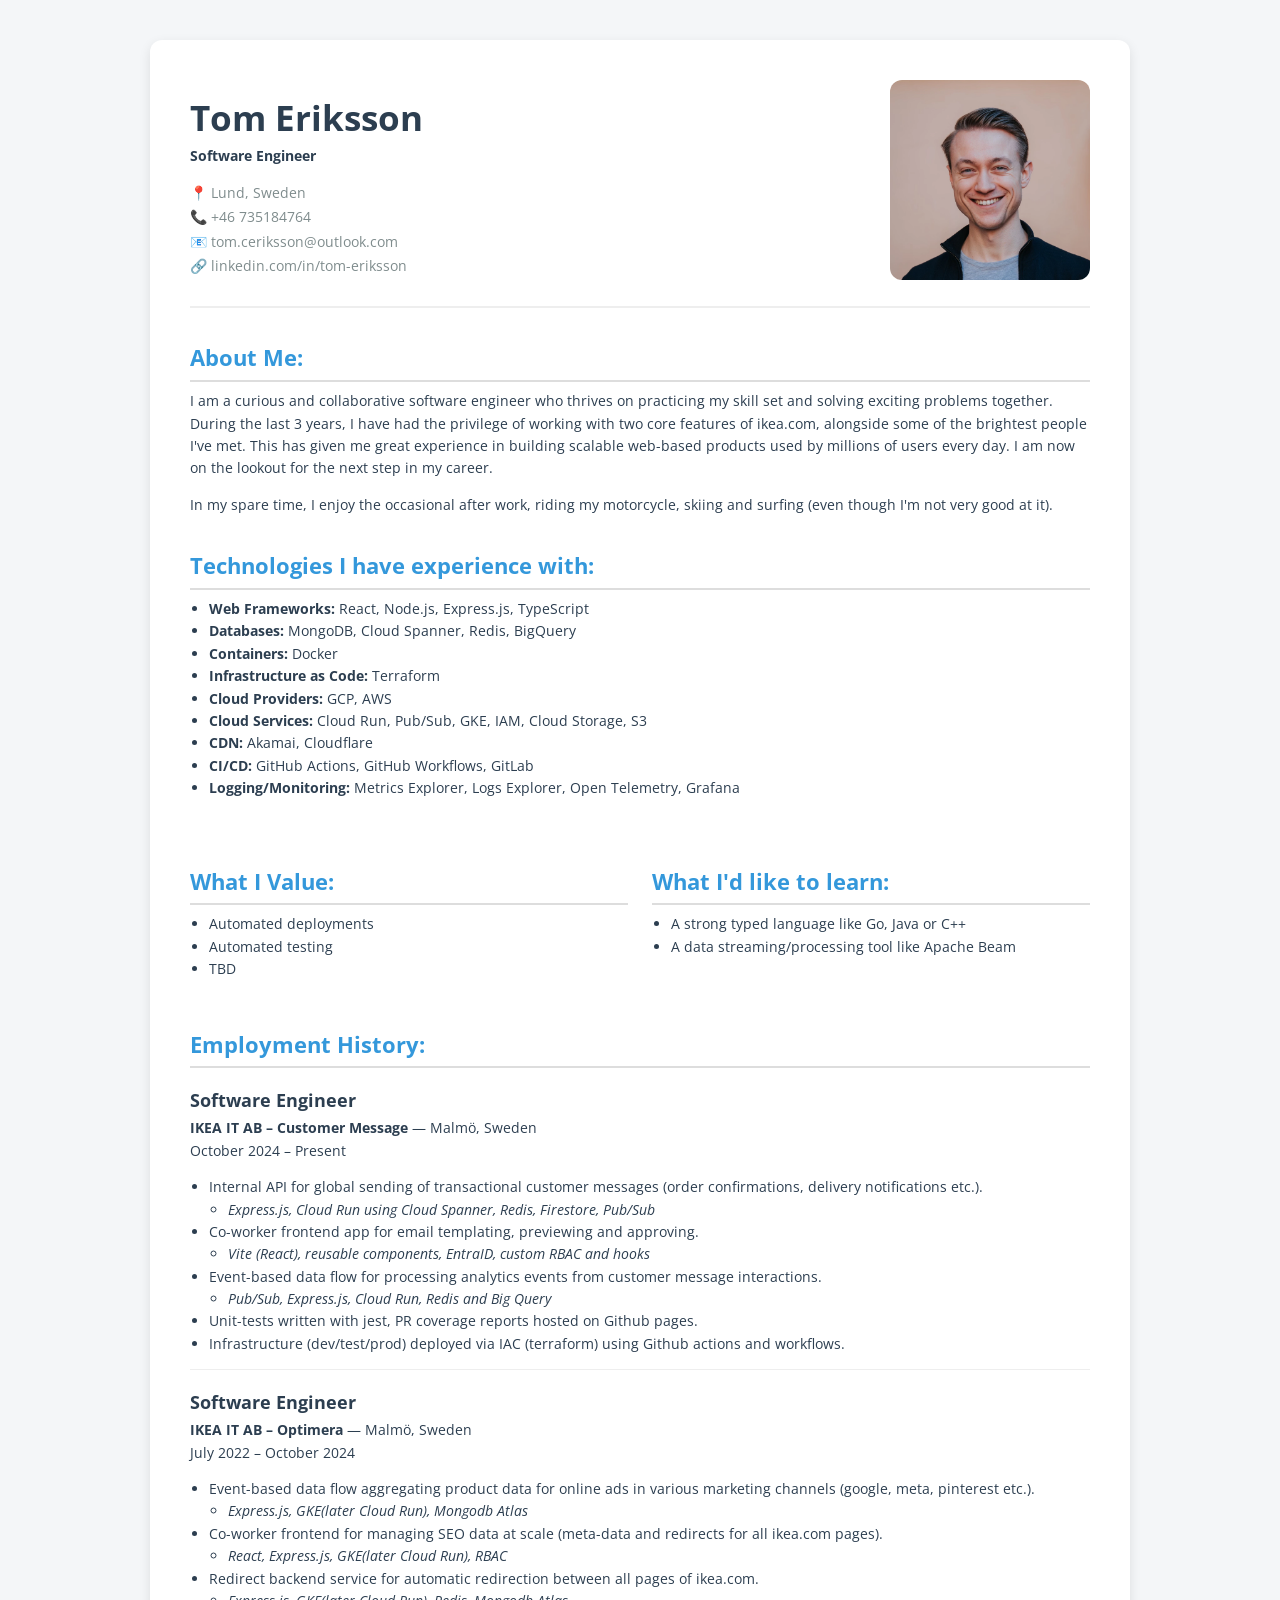
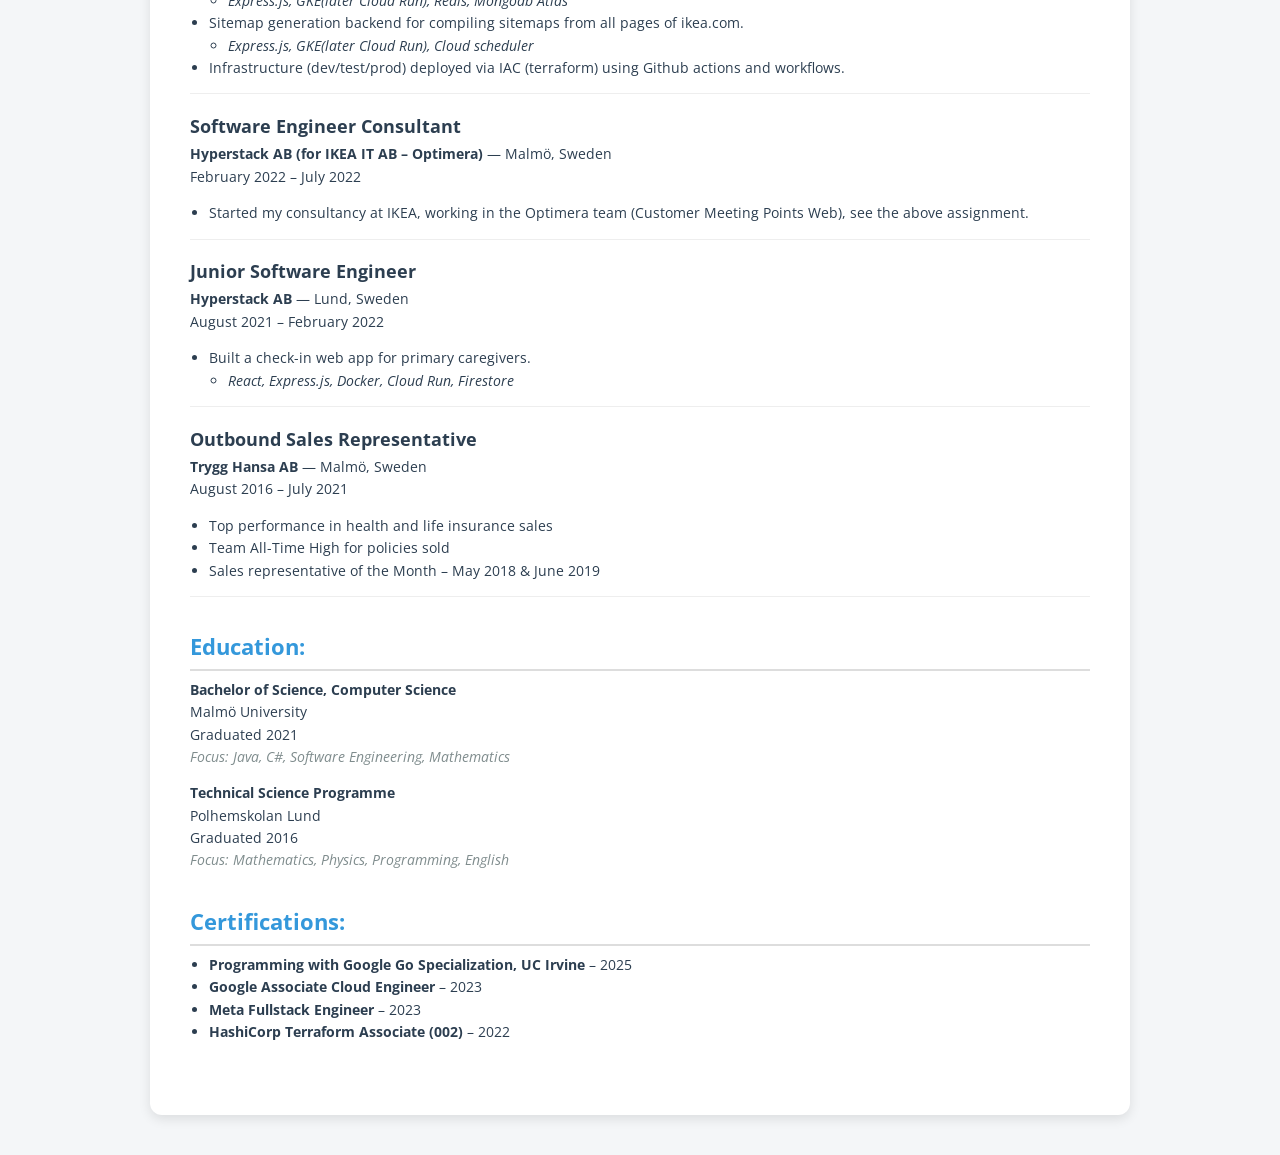
==== commit ebf22a13: "final touches" ====
--- a/index.html
+++ b/index.html
@@ -4,7 +4,7 @@
     <link rel="stylesheet" href="./styles.css">
     <link rel="preconnect" href="https://fonts.googleapis.com">
     <link rel="preconnect" href="https://fonts.gstatic.com" crossorigin>
-    <link href="https://fonts.googleapis.com/css2?family=Source+Sans+3:ital,wght@0,200..900;1,200..900&display=swap"
+    <link href="https://fonts.googleapis.com/css2?family=Open+Sans:ital,wght@0,300..800;1,300..800&family=Source+Sans+3:ital,wght@0,200..900;1,200..900&display=swap"
           rel="stylesheet">
     <link rel="icon" href="./favicon.svg"/>
     <meta charset="UTF-8"/>
@@ -61,22 +61,23 @@
         </ul>
     </section>
 
-    <section>
-        <h2>What I Value:</h2>
-        <ul>
-            <li>Automated deployments</li>
-            <li>Automated testing</li>
-            <li>TBD</li>
-        </ul>
-    </section>
-    <section>
-        <h2>What I'd like to learn:</h2>
-        <ul>
-            <li>A strong typed language like Golang, Java or C++</li>
-            <li>A data streaming/processing tool like Apache Beam</li>
-        </ul>
-    </section>
-
+    <section class="split-column">
+        <div>
+            <h2>What I Value:</h2>
+            <ul>
+                <li>Automated deployments</li>
+                <li>Automated testing</li>
+                <li>TBD</li>
+            </ul>
+        </div>
+        <div>
+            <h2>What I'd like to learn:</h2>
+            <ul>
+                <li>A strong typed language like Go, Java or C++</li>
+                <li>A data streaming/processing tool like Apache Beam</li>
+            </ul>
+        </div>
+    </section>
     <section>
         <h2>Employment History:</h2>
         <div class="sub-section">
@@ -180,7 +181,7 @@
             <ul>
                 <li>Top performance in health and life insurance sales</li>
                 <li>Team All-Time High for policies sold</li>
-                <li>Salesman of the Month – May 2018 & June 2019</li>
+                <li>Sales representative of the Month – May 2018 & June 2019</li>
             </ul>
         </div>
     </section>
--- a/styles.css
+++ b/styles.css
@@ -8,13 +8,14 @@
 }
 
 body {
-    font-family: "Source Sans 3", sans-serif;
+    font-family: "Open Sans", sans-serif;
     font-optical-sizing: auto;
     background-color: var(--background-color);
     color: var(--text-color);
     line-height: 1.6;
     margin: 0;
     padding: 40px 20px;
+    font-size: 14px
 }
 
 .container {
@@ -76,6 +77,12 @@
     border-bottom: 1px solid #eee;
 }
 
+.split-column {
+    display: grid;
+    grid-template-columns: 1fr 1fr;
+    gap: 1.5rem;
+}
+
 ul {
     padding-left: 1.2rem;
 }
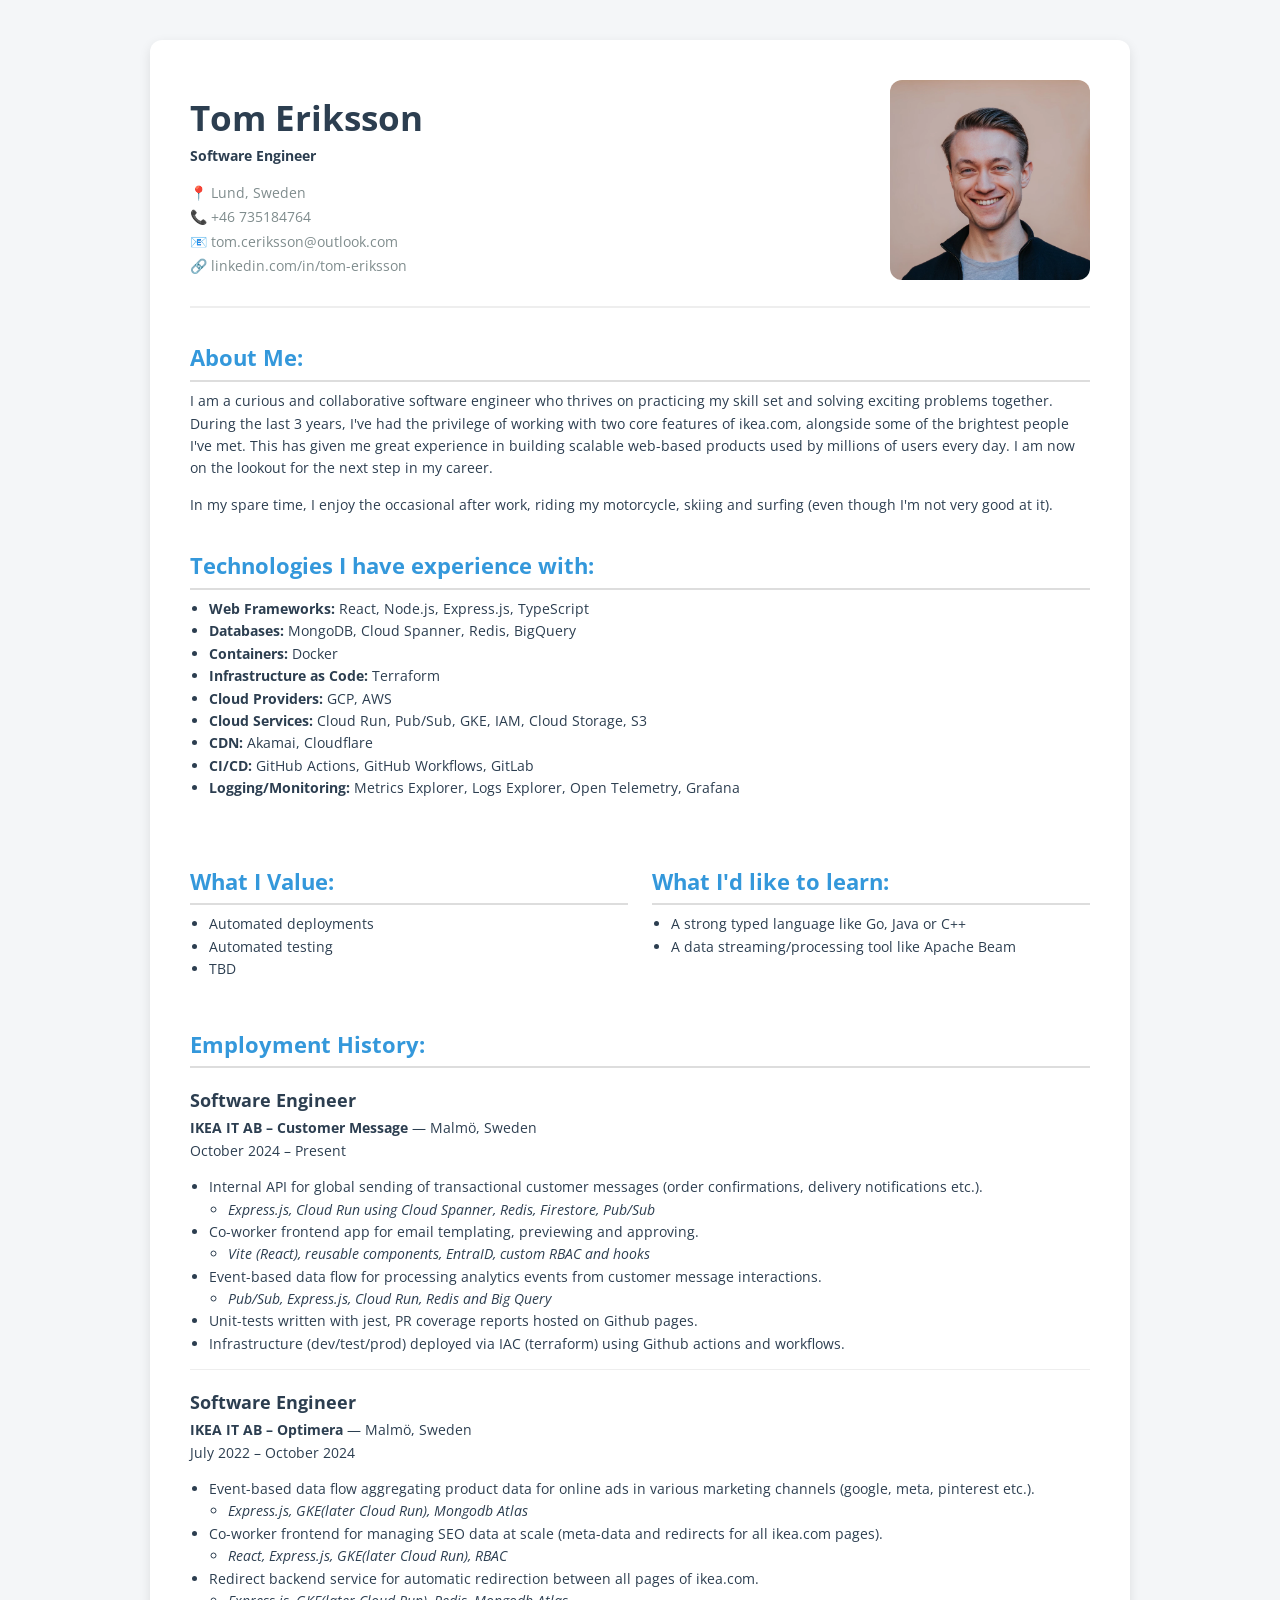
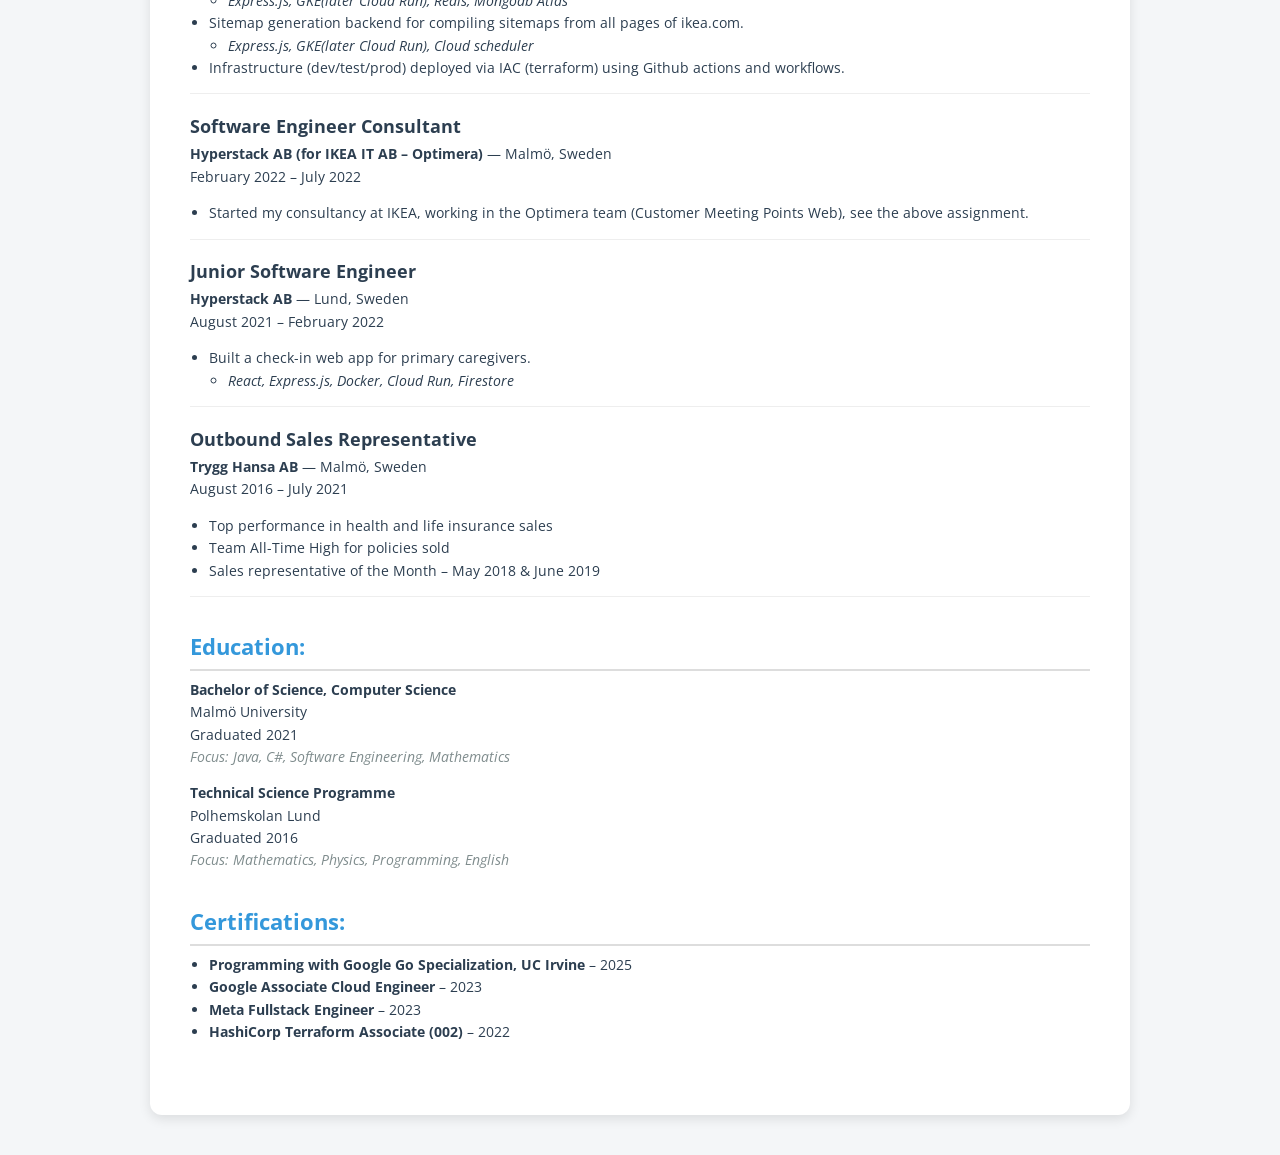
==== commit 8ba4f93b: "update media query" ====
--- a/index.html
+++ b/index.html
@@ -34,9 +34,8 @@
         <h2>About Me:</h2>
         <p>
             I am a curious and collaborative software engineer who thrives on practicing my skill set and solving
-            exciting problems together. During the last 3 years, I have had the privilege of working with two core
-            features
-            of ikea.com, alongside some of the brightest people I've met. This has given me great
+            exciting problems together. During the last 3 years, I've had the privilege of working with two core
+            features of ikea.com, alongside some of the brightest people I've met. This has given me great
             experience in building scalable web-based products used by millions of users every day. I am now on the
             lookout for the next step in my career.
         </p>
--- a/styles.css
+++ b/styles.css
@@ -99,15 +99,7 @@
     text-decoration: underline;
 }
 
-@media (max-width: 768px) {
-    body {
-        padding: 20px 10px;
-    }
-
-    .container {
-        padding: 20px;
-    }
-
+@media (max-width: 600px) {
     header {
         flex-direction: column;
         align-items: flex-start;
@@ -118,6 +110,16 @@
         width: 120px;
         margin-top: 20px;
         align-self: center;
+    }
+}
+
+@media (max-width: 768px) {
+    body {
+        padding: 20px 10px;
+    }
+
+    .container {
+        padding: 20px;
     }
 
     h1 {
